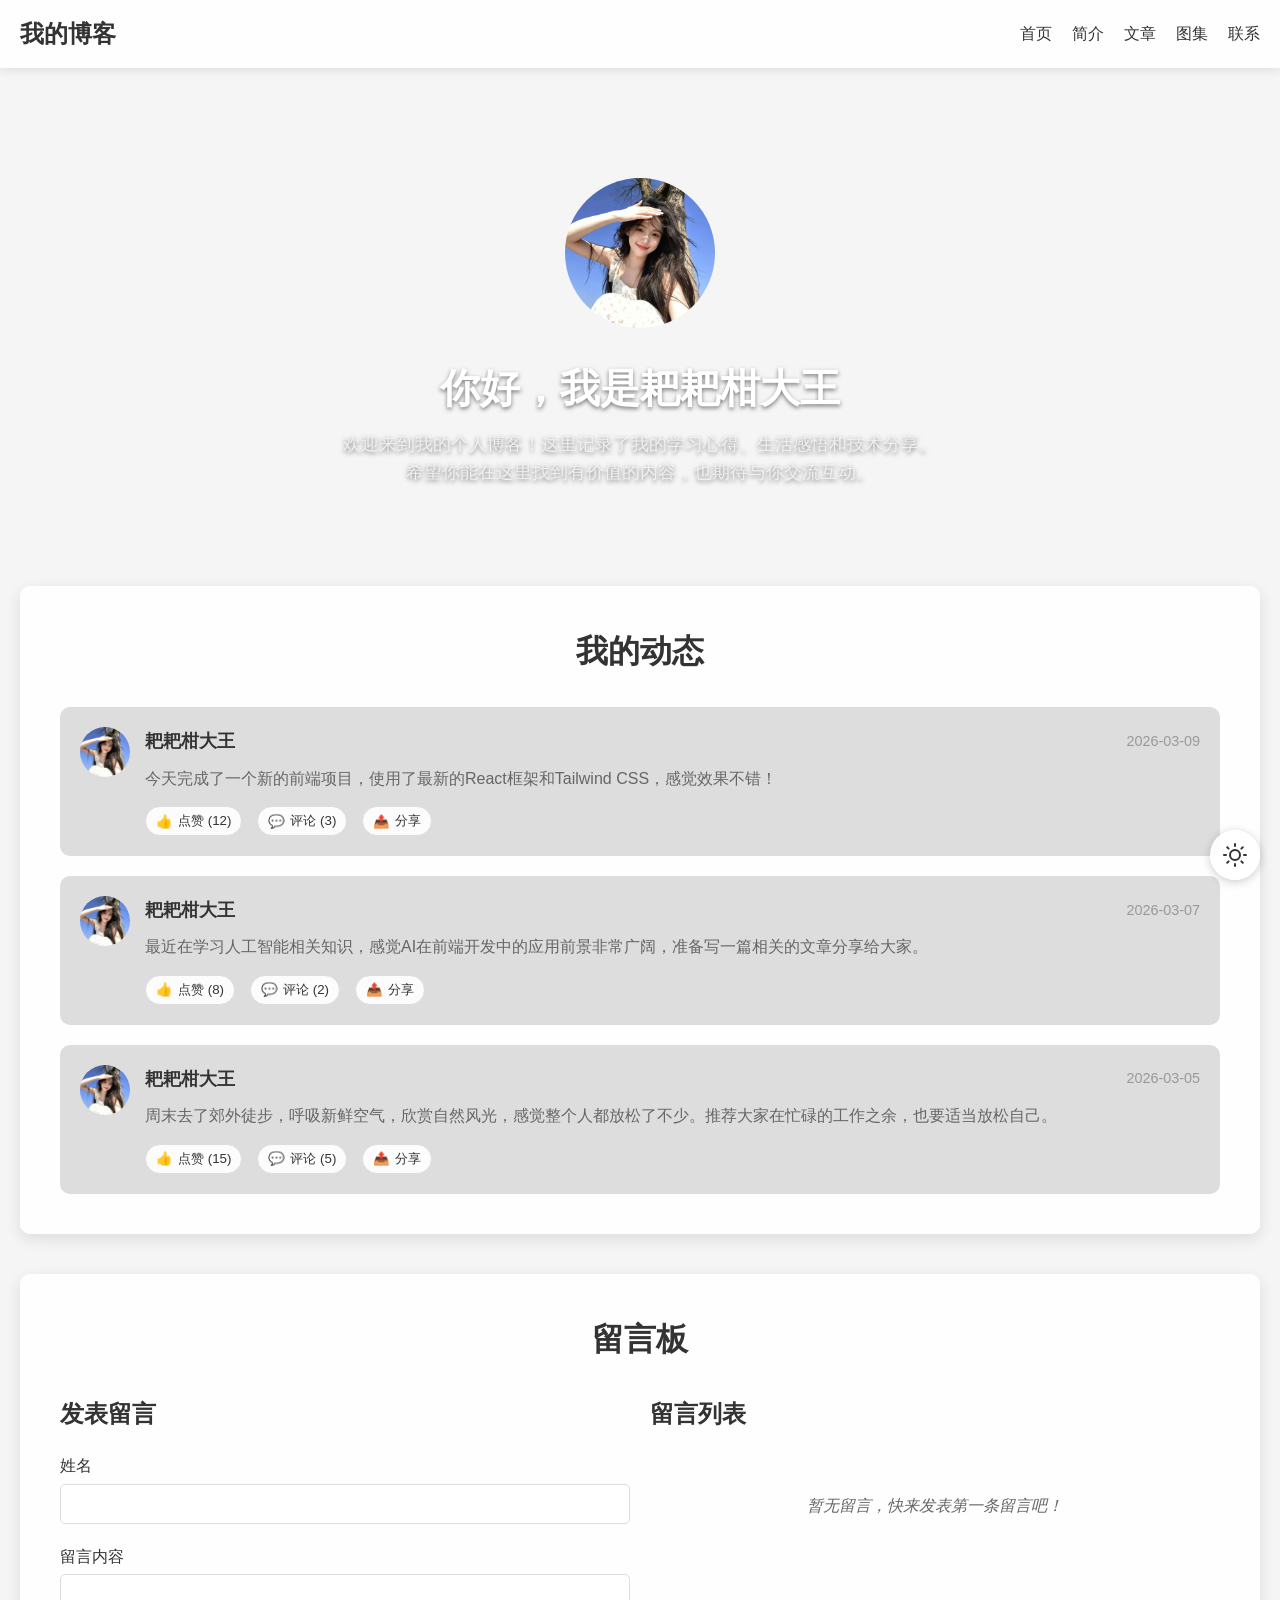
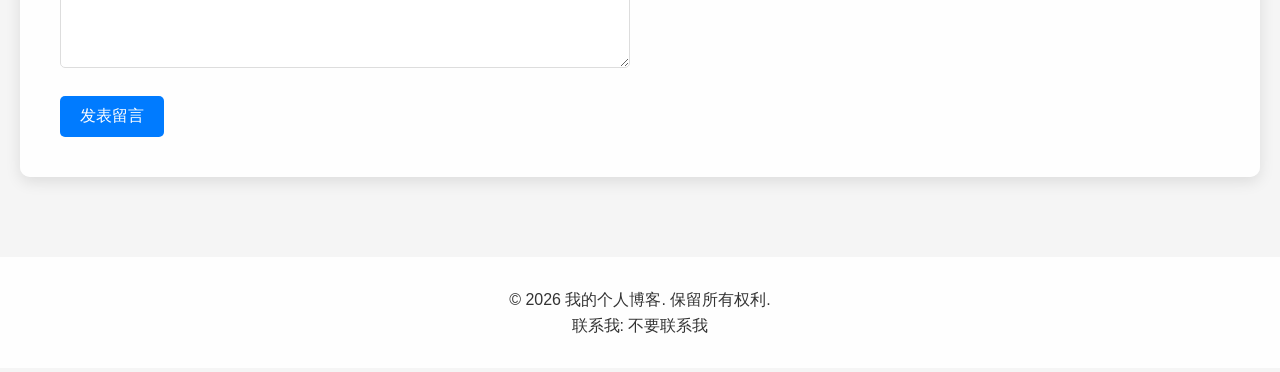
==== index.html @ d7afaaf5 "Add files via upload" ====
<!DOCTYPE html>
<html lang="zh-CN">
<head>
    <meta charset="UTF-8">
    <meta name="viewport" content="width=device-width, initial-scale=1.0">
    <title>个人博客</title>
    <style>
        * {
            margin: 0;
            padding: 0;
            box-sizing: border-box;
        }
        
        body {
            font-family: 'Segoe UI', Tahoma, Geneva, Verdana, sans-serif;
            line-height: 1.6;
            color: #333;
            background-image: url('mode2.jpg');
            background-size: cover;
            background-position: center;
            background-attachment: fixed;
            transition: background-image 1s ease-in-out;
        }
        
        body.dark-theme {
            background-image: url('mode1.jpg');
        }
        
        canvas {
            position: fixed;
            top: 0;
            left: 0;
            z-index: -1;
            display: block;
        }
        
        .container {
            width: 100%;
            overflow-x: auto;
            overflow-y: hidden;
            white-space: nowrap;
            scroll-behavior: smooth;
        }
        
        .page {
            height: auto;
            min-height: calc(100vh - 80px);
            overflow-y: auto;
        }
        
        /* 隐藏滚动条但保留功能 */
        .container::-webkit-scrollbar {
            display: none;
        }
        .container {
            -ms-overflow-style: none;
            scrollbar-width: none;
        }
        
        /* 导航栏 */
        header {
            background-color: rgba(255, 255, 255, 0.95);
            backdrop-filter: blur(10px);
            box-shadow: 0 2px 10px rgba(0, 0, 0, 0.1);
            position: sticky;
            top: 0;
            z-index: 1000;
        }
        
        nav {
            display: flex;
            justify-content: space-between;
            align-items: center;
            padding: 15px 20px;
        }
        
        .logo {
            font-size: 1.5rem;
            font-weight: bold;
            color: #333;
            text-decoration: none;
        }
        
        .nav-links {
            display: flex;
            list-style: none;
        }
        
        .nav-links li {
            margin-left: 20px;
        }
        
        .nav-links a {
            text-decoration: none;
            color: #333;
            font-weight: 500;
            position: relative;
            transition: color 0.3s ease;
        }
        
        .nav-links a:hover {
            color: #007bff;
        }
        
        .nav-links a::after {
            content: '';
            position: absolute;
            bottom: -5px;
            left: 0;
            width: 0;
            height: 2px;
            background-color: #007bff;
            transition: width 0.3s ease;
        }
        
        .nav-links a:hover::after {
            width: 100%;
        }
        
        /* 个人信息 */
        .profile {
            text-align: center;
            padding: 60px 20px;
            margin-top: 30px;
            background: transparent;
            text-shadow: 0 2px 4px rgba(0, 0, 0, 0.5);
        }
        
        @keyframes float {
            0% {
                transform: translateY(0px);
            }
            50% {
                transform: translateY(-10px);
            }
            100% {
                transform: translateY(0px);
            }
        }
        
        .profile-img {
            width: 150px;
            height: 150px;
            border-radius: 50%;
            object-fit: cover;
            margin-bottom: 20px;
            transition: transform 0.3s ease;
        }
        
        .profile-img:hover {
            transform: scale(1.05);
        }
        
        .profile h1 {
            font-size: 2.5rem;
            margin-bottom: 10px;
            color: white;
        }
        
        .profile p {
            font-size: 1.1rem;
            color: #f0f0f0;
            max-width: 600px;
            margin: 0 auto;
        }
        
        /* 动画类 */
        .profile.animate {
            animation: fadeIn 1.5s ease-out, float 6s ease-in-out 1.5s infinite;
        }
        
        .profile.animate .profile-img {
            animation: scaleIn 1.5s ease-out 0.3s both;
        }
        
        .profile.animate h1 {
            animation: slideUp 1.5s ease-out 0.6s both;
        }
        
        .profile.animate p {
            animation: slideUp 1.5s ease-out 0.9s both;
        }
        
        /* 动画效果 */
        @keyframes fadeIn {
            from {
                opacity: 0;
                transform: translateY(20px);
            }
            to {
                opacity: 1;
                transform: translateY(0);
            }
        }
        
        /* 滚动淡入效果 */
        .fade-in {
            opacity: 0;
            transform: translateY(20px);
            transition: opacity 0.8s ease, transform 0.8s ease;
        }
        
        .fade-in.visible {
            opacity: 1;
            transform: translateY(0);
        }
        
        @keyframes scaleIn {
            from {
                opacity: 0;
                transform: scale(0.8);
            }
            to {
                opacity: 1;
                transform: scale(1);
            }
        }
        
        @keyframes slideUp {
            from {
                opacity: 0;
                transform: translateY(20px);
            }
            to {
                opacity: 1;
                transform: translateY(0);
            }
        }
        
        /* 文章列表 */
        .blog-posts {
            margin-top: 40px;
        }
        
        .section-title {
            font-size: 2rem;
            margin-bottom: 30px;
            text-align: center;
            color: #333;
        }
        
        .post-grid {
            display: grid;
            grid-template-columns: repeat(auto-fill, minmax(350px, 1fr));
            gap: 30px;
        }
        
        .post-card {
            background-color: rgba(255, 255, 255, 0.95);
            border-radius: 10px;
            overflow: hidden;
            box-shadow: 0 5px 15px rgba(0, 0, 0, 0.1);
            transition: transform 0.3s ease, box-shadow 0.3s ease;
            cursor: pointer;
        }
        
        .post-card:hover {
            transform: translateY(-5px);
            box-shadow: 0 10px 25px rgba(0, 0, 0, 0.15);
        }
        
        .post-img {
            width: 100%;
            height: 200px;
            object-fit: cover;
        }
        
        .post-content {
            padding: 20px;
        }
        
        .post-title {
            font-size: 1.5rem;
            margin-bottom: 10px;
            color: #333;
        }
        
        .post-excerpt {
            color: #666;
            margin-bottom: 15px;
        }
        
        .post-meta {
            display: flex;
            justify-content: space-between;
            font-size: 0.9rem;
            color: #999;
        }
        
        /* 分类过滤器 */
        .category-filter {
            display: flex;
            flex-wrap: wrap;
            gap: 10px;
            margin-bottom: 30px;
            justify-content: center;
        }
        
        .category-btn {
            padding: 8px 16px;
            border: 1px solid #ddd;
            border-radius: 20px;
            background-color: rgba(255, 255, 255, 0.9);
            cursor: pointer;
            transition: all 0.3s ease;
        }
        
        .category-btn:hover {
            background-color: #007bff;
            color: white;
            border-color: #007bff;
        }
        
        .category-btn.active {
            background-color: #007bff;
            color: white;
            border-color: #007bff;
        }
        
        /* 页脚 */
        footer {
            background-color: rgba(0, 0, 0, 0.8);
            color: white;
            text-align: center;
            padding: 30px 0;
            margin-top: 60px;
        }
        
        body:not(.dark-theme) footer {
            background-color: rgba(255, 255, 255, 0.9);
            color: #333;
        }
        
        .footer-content {
            max-width: 1200px;
            margin: 0 auto;
            padding: 0 20px;
        }
        
        /* 响应式设计 */
        @media (max-width: 768px) {
            .nav-links {
                display: none;
            }
            
            .profile {
                padding: 40px 20px;
            }
            
            .profile h1 {
                font-size: 2rem;
            }
            
            .post-grid {
                grid-template-columns: 1fr;
            }
        }
        
        /* 主题切换按钮 */
        .theme-toggle {
            position: fixed;
            bottom: 20px;
            right: 20px;
            width: 50px;
            height: 50px;
            border-radius: 50%;
            background-color: rgba(255, 255, 255, 0.9);
            display: flex;
            align-items: center;
            justify-content: center;
            cursor: pointer;
            box-shadow: 0 2px 10px rgba(0, 0, 0, 0.2);
            z-index: 999;
            transition: all 0.3s ease;
        }
        
        .theme-toggle:hover {
            transform: scale(1.1);
        }
        
        /* 自我介绍部分 */
        .about-section {
            margin-top: 40px;
            padding: 40px;
            background-color: rgba(255, 255, 255, 0.9);
            border-radius: 10px;
            box-shadow: 0 5px 15px rgba(0, 0, 0, 0.1);
        }
        
        .about-content {
            display: grid;
            grid-template-columns: 1fr 1fr;
            gap: 40px;
            align-items: center;
        }
        
        .about-text h3 {
            font-size: 1.5rem;
            margin-bottom: 20px;
            color: #333;
        }
        
        .about-text p {
            margin-bottom: 15px;
            color: #666;
        }
        
        .about-skills h3 {
            font-size: 1.5rem;
            margin-bottom: 20px;
            color: #333;
        }
        
        .skill-item {
            margin-bottom: 15px;
        }
        
        .skill-name {
            display: block;
            margin-bottom: 5px;
            font-weight: 500;
            color: #333;
        }
        
        .skill-bar {
            width: 100%;
            height: 8px;
            background-color: #f0f0f0;
            border-radius: 4px;
            overflow: hidden;
        }
        
        .skill-progress {
            height: 100%;
            background-color: #007bff;
            border-radius: 4px;
            transition: width 1s ease-in-out;
        }
        
        /* 图集部分 */
        .gallery-section {
            margin-top: 40px;
            padding: 40px;
            background-color: rgba(255, 255, 255, 0.9);
            border-radius: 10px;
            box-shadow: 0 5px 15px rgba(0, 0, 0, 0.1);
        }
        
        .gallery-grid {
            display: grid;
            grid-template-columns: repeat(auto-fill, minmax(250px, 1fr));
            gap: 20px;
            margin-bottom: 30px;
        }
        
        .gallery-item {
            position: relative;
            overflow: hidden;
            border-radius: 10px;
            cursor: pointer;
            aspect-ratio: 1;
        }
        
        .gallery-img {
            width: 100%;
            height: 100%;
            object-fit: cover;
            transition: transform 0.3s ease;
        }
        
        .gallery-item:hover .gallery-img {
            transform: scale(1.1);
        }
        
        .gallery-overlay {
            position: absolute;
            bottom: 0;
            left: 0;
            right: 0;
            background: linear-gradient(to top, rgba(0, 0, 0, 0.8), transparent);
            color: white;
            padding: 20px;
            transform: translateY(100%);
            transition: transform 0.3s ease;
        }
        
        .gallery-item:hover .gallery-overlay {
            transform: translateY(0);
        }
        
        .gallery-overlay h3 {
            margin-bottom: 5px;
            font-size: 1.2rem;
        }
        
        .gallery-overlay p {
            font-size: 0.9rem;
            opacity: 0.9;
        }
        
        /* 动态部分 */
        .dynamic-section {
            margin-top: 40px;
            padding: 40px;
            background-color: rgba(255, 255, 255, 0.9);
            border-radius: 10px;
            box-shadow: 0 5px 15px rgba(0, 0, 0, 0.1);
        }
        
        .dynamic-list {
            display: flex;
            flex-direction: column;
            gap: 20px;
        }
        
        .dynamic-item {
            display: flex;
            gap: 15px;
            padding: 20px;
            background-color: rgba(245, 245, 245, 0.8);
            border-radius: 10px;
            transition: transform 0.3s ease, box-shadow 0.3s ease;
        }
        
        .dynamic-item:hover {
            transform: translateY(-2px);
            box-shadow: 0 5px 15px rgba(0, 0, 0, 0.1);
        }
        
        .dynamic-avatar img {
            width: 50px;
            height: 50px;
            border-radius: 50%;
            object-fit: cover;
        }
        
        .dynamic-content {
            flex: 1;
        }
        
        .dynamic-header {
            display: flex;
            justify-content: space-between;
            align-items: center;
            margin-bottom: 10px;
        }
        
        .dynamic-header h4 {
            font-size: 1.1rem;
            color: #333;
        }
        
        .dynamic-time {
            font-size: 0.9rem;
            color: #999;
        }
        
        .dynamic-content p {
            margin-bottom: 15px;
            color: #666;
        }
        
        .dynamic-actions {
            display: flex;
            gap: 15px;
        }
        
        .action-btn {
            display: flex;
            align-items: center;
            gap: 5px;
            padding: 5px 10px;
            border: 1px solid #ddd;
            border-radius: 20px;
            background-color: white;
            cursor: pointer;
            transition: all 0.3s ease;
            position: relative;
            overflow: hidden;
        }
        
        .action-btn:hover {
            background-color: #f0f0f0;
            transform: scale(1.05);
        }
        
        .action-btn:active {
            transform: scale(0.95);
        }
        
        .action-btn::before {
            content: '';
            position: absolute;
            top: 50%;
            left: 50%;
            width: 0;
            height: 0;
            border-radius: 50%;
            background-color: rgba(0, 123, 255, 0.3);
            transform: translate(-50%, -50%);
            transition: width 0.6s, height 0.6s;
        }
        
        .action-btn:active::before {
            width: 300px;
            height: 300px;
        }
        
        /* 主题切换相关样式 */
        :root {
            --primary-color: #007bff;
            --secondary-color: #6c757d;
            --bg-color: #f5f5f5;
            --card-bg: rgba(255, 255, 255, 0.9);
            --text-color: #333;
            --text-secondary: #666;
            --border-color: #ddd;
        }
        
        body.dark-theme {
            --primary-color: #00bfff;
            --secondary-color: #adb5bd;
            --bg-color: #1a1a1a;
            --card-bg: rgba(30, 30, 30, 0.9);
            --text-color: #f0f0f0;
            --text-secondary: #b0b0b0;
            --border-color: #444;
        }
        
        body {
            background-color: var(--bg-color);
            color: var(--text-color);
        }
        
        header {
            background-color: var(--card-bg);
        }
        
        .logo {
            color: var(--text-color);
        }
        
        .nav-links a {
            color: var(--text-color);
        }
        
        .nav-links a:hover {
            color: var(--primary-color);
        }
        
        .profile {
            background-color: transparent;
        }
        
        .profile h1 {
            color: white;
        }
        
        .profile p {
            color: #f0f0f0;
        }
        
        .section-title {
            color: var(--text-color);
        }
        
        .post-card {
            background-color: var(--card-bg);
        }
        
        .post-title {
            color: var(--text-color);
        }
        
        .post-excerpt {
            color: var(--text-secondary);
        }
        
        .category-btn {
            background-color: var(--card-bg);
            color: var(--text-color);
            border-color: var(--border-color);
        }
        
        .category-btn:hover,
        .category-btn.active {
            background-color: var(--primary-color);
            border-color: var(--primary-color);
        }
        
        footer {
            background-color: rgba(0, 0, 0, 0.8);
        }
        
        .about-section,
        .gallery-section,
        .dynamic-section {
            background-color: var(--card-bg);
        }
        
        .about-text h3,
        .about-skills h3 {
            color: var(--text-color);
        }
        
        .about-text p {
            color: var(--text-secondary);
        }
        
        .skill-name {
            color: var(--text-color);
        }
        
        .skill-bar {
            background-color: var(--border-color);
        }
        
        .skill-progress {
            background-color: var(--primary-color);
        }
        
        .dynamic-item {
            background-color: var(--border-color);
        }
        
        .dynamic-header h4 {
            color: var(--text-color);
        }
        
        .dynamic-content p {
            color: var(--text-secondary);
        }
        
        .action-btn {
            background-color: var(--card-bg);
            border-color: var(--border-color);
            color: var(--text-color);
        }
        
        .action-btn:hover {
            background-color: var(--border-color);
        }
        
        .theme-toggle {
            background-color: var(--card-bg);
            color: var(--text-color);
        }
        
        /* 联系我部分 */
        .contact-section {
            margin-top: 40px;
            padding: 40px;
            background-color: var(--card-bg);
            border-radius: 10px;
            box-shadow: 0 5px 15px rgba(0, 0, 0, 0.1);
        }
        
        .contact-content {
            display: grid;
            grid-template-columns: 1fr 1fr;
            gap: 20px;
        }
        
        .contact-info h3,
        .contact-form h3 {
            font-size: 1.5rem;
            margin-bottom: 20px;
            color: var(--text-color);
        }
        
        .contact-info p {
            margin-bottom: 20px;
            color: var(--text-secondary);
        }
        
        .contact-list {
            list-style: none;
        }
        
        .contact-list li {
            margin-bottom: 10px;
            color: var(--text-secondary);
        }
        
        .contact-list li span {
            font-weight: 500;
            color: var(--text-color);
        }
        
        .form-group {
            margin-bottom: 20px;
        }
        
        .form-group label {
            display: block;
            margin-bottom: 5px;
            font-weight: 500;
            color: var(--text-color);
        }
        
        .form-group input,
        .form-group textarea {
            width: 100%;
            padding: 10px;
            border: 1px solid var(--border-color);
            border-radius: 5px;
            background-color: var(--card-bg);
            color: var(--text-color);
            font-size: 1rem;
        }
        
        .form-group input:focus,
        .form-group textarea:focus {
            outline: none;
            border-color: var(--primary-color);
        }
        
        .submit-btn {
            padding: 10px 20px;
            border: none;
            border-radius: 5px;
            background-color: var(--primary-color);
            color: white;
            font-size: 1rem;
            cursor: pointer;
            transition: all 0.3s ease;
            position: relative;
            overflow: hidden;
        }
        
        .submit-btn:hover {
            background-color: #0056b3;
            transform: translateY(-2px);
        }
        
        .submit-btn:active {
            transform: translateY(0);
        }
        
        .submit-btn::before {
            content: '';
            position: absolute;
            top: 50%;
            left: 50%;
            width: 0;
            height: 0;
            border-radius: 50%;
            background-color: rgba(255, 255, 255, 0.3);
            transform: translate(-50%, -50%);
            transition: width 0.6s, height 0.6s;
        }
        
        .submit-btn:active::before {
            width: 300px;
            height: 300px;
        }
        
        /* 留言板部分 */
        .comments-section {
            margin-top: 40px;
            padding: 40px;
            background-color: var(--card-bg);
            border-radius: 10px;
            box-shadow: 0 5px 15px rgba(0, 0, 0, 0.1);
        }
        
        .comments-content {
            display: grid;
            grid-template-columns: 1fr 1fr;
            gap: 20px;
        }
        
        .comment-form h3,
        .comments-list h3 {
            font-size: 1.5rem;
            margin-bottom: 20px;
            color: var(--text-color);
        }
        
        .comments-list {
            max-height: 300px;
            overflow-y: auto;
        }
        
        .comment-item {
            padding: 20px;
            margin-bottom: 15px;
            background-color: var(--border-color);
            border-radius: 10px;
            transition: transform 0.3s ease, box-shadow 0.3s ease;
        }
        
        .comment-item:hover {
            transform: translateY(-2px);
            box-shadow: 0 5px 15px rgba(0, 0, 0, 0.1);
        }
        
        .comment-header {
            display: flex;
            justify-content: space-between;
            align-items: center;
            margin-bottom: 10px;
        }
        
        .comment-author {
            font-weight: 500;
            color: var(--text-color);
        }
        
        .comment-time {
            font-size: 0.9rem;
            color: var(--text-secondary);
        }
        
        .comment-content {
            color: var(--text-secondary);
            line-height: 1.6;
        }
        
        .no-comments {
            text-align: center;
            color: var(--text-secondary);
            padding: 40px 0;
            font-style: italic;
        }
        
        /* 滚动条样式 */
        .comments-list::-webkit-scrollbar {
            width: 8px;
        }
        
        .comments-list::-webkit-scrollbar-track {
            background: var(--border-color);
            border-radius: 4px;
        }
        
        .comments-list::-webkit-scrollbar-thumb {
            background: var(--primary-color);
            border-radius: 4px;
        }
        
        .comments-list::-webkit-scrollbar-thumb:hover {
            background: #0056b3;
        }
        
        /* 页面导航样式 */
        .page {
            display: inline-block;
            width: 100%;
            vertical-align: top;
            white-space: normal;
            padding: 20px;
        }
        
        /* 响应式设计补充 */
        @media (max-width: 768px) {
            .about-content {
                grid-template-columns: 1fr;
                gap: 20px;
            }
            
            .gallery-grid {
                grid-template-columns: repeat(auto-fill, minmax(150px, 1fr));
            }
            
            .dynamic-item {
                flex-direction: column;
                align-items: flex-start;
            }
            
            .contact-content {
                grid-template-columns: 1fr;
                gap: 20px;
            }
            
            .comments-content {
                grid-template-columns: 1fr;
                gap: 20px;
            }
            
            .comments-list {
                max-height: 400px;
            }
        }
    </style>
</head>
<body>
    <canvas id="fireworks"></canvas>
    
    <!-- 导航栏 -->
    <header>
        <nav>
            <a href="#" class="logo">我的博客</a>
            <ul class="nav-links">
                <li><a href="#home">首页</a></li>
                <li><a href="#about">简介</a></li>
                <li><a href="#posts">文章</a></li>
                <li><a href="#gallery">图集</a></li>
                <li><a href="#contact">联系</a></li>
            </ul>
        </nav>
    </header>
    
    <!-- 页面容器 -->
    <div class="container">
        <!-- 首页 -->
        <div id="home-page" class="page active">
            <!-- 个人信息 -->
            <section class="profile">
                <img src="bizhi.jpg" alt="个人头像" class="profile-img">
                <h1>你好，我是耙耙柑大王</h1>
                <p>欢迎来到我的个人博客！这里记录了我的学习心得、生活感悟和技术分享。希望你能在这里找到有价值的内容，也期待与你交流互动。</p>
            </section>
            
            <!-- 动态 -->
            <section class="dynamic-section fade-in">
                <h2 class="section-title">我的动态</h2>
                <div class="dynamic-list">
                    <div class="dynamic-item">
                        <div class="dynamic-avatar">
                            <img src="bizhi.jpg" alt="头像">
                        </div>
                        <div class="dynamic-content">
                            <div class="dynamic-header">
                                <h4>耙耙柑大王</h4>
                                <span class="dynamic-time">2026-03-09</span>
                            </div>
                            <p>今天完成了一个新的前端项目，使用了最新的React框架和Tailwind CSS，感觉效果不错！</p>
                            <div class="dynamic-actions">
                                <button class="action-btn like-btn">
                                    <span>👍</span> 点赞 (12)
                                </button>
                                <button class="action-btn comment-btn">
                                    <span>💬</span> 评论 (3)
                                </button>
                                <button class="action-btn share-btn">
                                    <span>📤</span> 分享
                                </button>
                            </div>
                        </div>
                    </div>
                    <div class="dynamic-item">
                        <div class="dynamic-avatar">
                            <img src="bizhi.jpg" alt="头像">
                        </div>
                        <div class="dynamic-content">
                            <div class="dynamic-header">
                                <h4>耙耙柑大王</h4>
                                <span class="dynamic-time">2026-03-07</span>
                            </div>
                            <p>最近在学习人工智能相关知识，感觉AI在前端开发中的应用前景非常广阔，准备写一篇相关的文章分享给大家。</p>
                            <div class="dynamic-actions">
                                <button class="action-btn like-btn">
                                    <span>👍</span> 点赞 (8)
                                </button>
                                <button class="action-btn comment-btn">
                                    <span>💬</span> 评论 (2)
                                </button>
                                <button class="action-btn share-btn">
                                    <span>📤</span> 分享
                                </button>
                            </div>
                        </div>
                    </div>
                    <div class="dynamic-item">
                        <div class="dynamic-avatar">
                            <img src="bizhi.jpg" alt="头像">
                        </div>
                        <div class="dynamic-content">
                            <div class="dynamic-header">
                                <h4>耙耙柑大王</h4>
                                <span class="dynamic-time">2026-03-05</span>
                            </div>
                            <p>周末去了郊外徒步，呼吸新鲜空气，欣赏自然风光，感觉整个人都放松了不少。推荐大家在忙碌的工作之余，也要适当放松自己。</p>
                            <div class="dynamic-actions">
                                <button class="action-btn like-btn">
                                    <span>👍</span> 点赞 (15)
                                </button>
                                <button class="action-btn comment-btn">
                                    <span>💬</span> 评论 (5)
                                </button>
                                <button class="action-btn share-btn">
                                    <span>📤</span> 分享
                                </button>
                            </div>
                        </div>
                    </div>
                </div>
            </section>
            
            <!-- 留言板 -->
            <section class="comments-section fade-in">
                <h2 class="section-title">留言板</h2>
                <div class="comments-content">
                    <div class="comment-form">
                        <h3>发表留言</h3>
                        <form id="commentForm">
                            <div class="form-group">
                                <label for="commentName">姓名</label>
                                <input type="text" id="commentName" name="commentName" required>
                            </div>
                            <div class="form-group">
                                <label for="commentContent">留言内容</label>
                                <textarea id="commentContent" name="commentContent" rows="4" required></textarea>
                            </div>
                            <button type="submit" class="submit-btn">发表留言</button>
                        </form>
                    </div>
                    <div class="comments-list">
                        <h3>留言列表</h3>
                        <div id="commentsContainer">
                            <!-- 留言将通过JavaScript动态添加 -->
                        </div>
                    </div>
                </div>
            </section>
        </div>
        
        <!-- 关于我 -->
        <div id="about-page" class="page">
            <section class="about-section fade-in">
                <h2 class="section-title">自我介绍</h2>
                <div class="about-content">
                    <div class="about-text">
                        <h3>关于我</h3>
                        <p>我是一名热爱技术和生活的博主，专注于前端开发、学习方法和生活感悟的分享。我相信技术可以改变生活，而学习是终身的事业。</p>
                        <p>在这个博客中，我会分享我的学习心得、项目经验、生活故事以及对技术趋势的见解。希望通过这些内容，能够与更多志同道合的朋友交流，共同成长。</p>
                    </div>
                    <div class="about-skills">
                        <h3>我的技能</h3>
                        <div class="skills-list">
                            <div class="skill-item">
                                <span class="skill-name">前端开发</span>
                                <div class="skill-bar">
                                    <div class="skill-progress" style="width: 90%"></div>
                                </div>
                            </div>
                            <div class="skill-item">
                                <span class="skill-name">UI/UX设计</span>
                                <div class="skill-bar">
                                    <div class="skill-progress" style="width: 80%"></div>
                                </div>
                            </div>
                            <div class="skill-item">
                                <span class="skill-name">后端开发</span>
                                <div class="skill-bar">
                                    <div class="skill-progress" style="width: 65%"></div>
                                </div>
                            </div>
                            <div class="skill-item">
                                <span class="skill-name">数据分析</span>
                                <div class="skill-bar">
                                    <div class="skill-progress" style="width: 70%"></div>
                                </div>
                            </div>
                        </div>
                    </div>
                </div>
            </section>
        </div>
        
        <!-- 文章 -->
        <div id="posts-page" class="page">
            <section class="blog-posts fade-in">
                <h2 class="section-title">最新文章</h2>
                
                <!-- 分类过滤器 -->
                <div class="category-filter">
                    <button class="category-btn active" data-category="all">全部</button>
                    <button class="category-btn" data-category="tech">技术</button>
                    <button class="category-btn" data-category="life">生活</button>
                    <button class="category-btn" data-category="study">学习</button>
                </div>
                
                <div class="post-grid">
                    <!-- 文章卡片 1 -->
                    <div class="post-card" data-category="tech">
                        <img src="https://trae-api-cn.mchost.guru/api/ide/v1/text_to_image?prompt=modern%20technology%20development%2C%20programming%20code%20on%20screen%2C%20dark%20theme&image_size=landscape_16_9" alt="技术文章" class="post-img">
                        <div class="post-content">
                            <h3 class="post-title">前端开发的未来趋势</h3>
                            <p class="post-excerpt">探讨前端开发领域的最新技术趋势，包括WebAssembly、微前端、低代码平台等，以及它们如何改变我们的开发方式。</p>
                            <div class="post-meta">
                                <span>2026-03-01</span>
                                <span>技术</span>
                            </div>
                        </div>
                    </div>
                    
                    <!-- 文章卡片 2 -->
                    <div class="post-card" data-category="life">
                        <img src="https://trae-api-cn.mchost.guru/api/ide/v1/text_to_image?prompt=cozy%20home%20reading%20corner%2C%20warm%20lighting%2C%20books%20and%20coffee&image_size=landscape_16_9" alt="生活文章" class="post-img">
                        <div class="post-content">
                            <h3 class="post-title">如何平衡工作与生活</h3>
                            <p class="post-excerpt">分享我在工作与生活之间找到平衡的方法，包括时间管理技巧、自我关怀策略以及如何保持身心健康。</p>
                            <div class="post-meta">
                                <span>2026-02-20</span>
                                <span>生活</span>
                            </div>
                        </div>
                    </div>
                    
                    <!-- 文章卡片 3 -->
                    <div class="post-card" data-category="study">
                        <img src="https://trae-api-cn.mchost.guru/api/ide/v1/text_to_image?prompt=study%20desk%20with%20notebooks%20and%20laptop%2C%20organized%20learning%20space&image_size=landscape_16_9" alt="学习文章" class="post-img">
                        <div class="post-content">
                            <h3 class="post-title">高效学习方法分享</h3>
                            <p class="post-excerpt">介绍几种科学有效的学习方法，帮助你提高学习效率，包括间隔重复、费曼学习法、思维导图等技巧。</p>
                            <div class="post-meta">
                                <span>2026-02-10</span>
                                <span>学习</span>
                            </div>
                        </div>
                    </div>
                    
                    <!-- 文章卡片 4 -->
                    <div class="post-card" data-category="tech">
                        <img src="https://trae-api-cn.mchost.guru/api/ide/v1/text_to_image?prompt=artificial%20intelligence%20concept%2C%20digital%20brain%2C%20futuristic%20technology&image_size=landscape_16_9" alt="技术文章" class="post-img">
                        <div class="post-content">
                            <h3 class="post-title">人工智能在前端开发中的应用</h3>
                            <p class="post-excerpt">探讨AI如何改变前端开发，从代码生成到用户体验优化，以及如何利用AI工具提高开发效率。</p>
                            <div class="post-meta">
                                <span>2026-01-25</span>
                                <span>技术</span>
                            </div>
                        </div>
                    </div>
                    
                    <!-- 文章卡片 5 -->
                    <div class="post-card" data-category="life">
                        <img src="https://trae-api-cn.mchost.guru/api/ide/v1/text_to_image?prompt=outdoor%20hiking%20trail%2C%20beautiful%20mountain%20scenery%2C%20fresh%20air&image_size=landscape_16_9" alt="生活文章" class="post-img">
                        <div class="post-content">
                            <h3 class="post-title">我的徒步旅行经历</h3>
                            <p class="post-excerpt">分享我最近的徒步旅行经历，包括路线规划、装备准备、沿途风景以及这次旅行给我带来的感悟。</p>
                            <div class="post-meta">
                                <span>2026-01-15</span>
                                <span>生活</span>
                            </div>
                        </div>
                    </div>
                    
                    <!-- 文章卡片 6 -->
                    <div class="post-card" data-category="study">
                        <img src="https://trae-api-cn.mchost.guru/api/ide/v1/text_to_image?prompt=language%20learning%20books%20and%20notes%2C%20multilingual%20study%20materials&image_size=landscape_16_9" alt="学习文章" class="post-img">
                        <div class="post-content">
                            <h3 class="post-title">语言学习的秘诀</h3>
                            <p class="post-excerpt">分享我学习多种语言的经验和技巧，包括如何保持学习动力、有效记忆单词、提高口语能力等方面。</p>
                            <div class="post-meta">
                                <span>2026-01-05</span>
                                <span>学习</span>
                            </div>
                        </div>
                    </div>
                </div>
            </section>
        </div>
        
        <!-- 图集 -->
        <div id="gallery-page" class="page">
            <section class="gallery-section fade-in">
                <h2 class="section-title">我的图集</h2>
                <div class="gallery-grid">
                    <div class="gallery-item" data-category="travel">
                        <img src="https://trae-api-cn.mchost.guru/api/ide/v1/text_to_image?prompt=beautiful%20mountain%20landscape%2C%20clear%20sky%2C%20travel%20photography&image_size=square" alt="旅行照片" class="gallery-img">
                        <div class="gallery-overlay">
                            <h3>旅行风景</h3>
                            <p>壮丽的自然风光</p>
                        </div>
                    </div>
                    <div class="gallery-item" data-category="life">
                        <img src="https://trae-api-cn.mchost.guru/api/ide/v1/text_to_image?prompt=cozy%20home%20interior%2C%20warm%20lighting%2C%20comfortable%20living%20space&image_size=square" alt="生活照片" class="gallery-img">
                        <div class="gallery-overlay">
                            <h3>生活瞬间</h3>
                            <p>温馨的居家环境</p>
                        </div>
                    </div>
                    <div class="gallery-item" data-category="tech">
                        <img src="https://trae-api-cn.mchost.guru/api/ide/v1/text_to_image?prompt=modern%20workspace%20with%20laptop%20and%20tech%20gadgets&image_size=square" alt="技术照片" class="gallery-img">
                        <div class="gallery-overlay">
                            <h3>技术空间</h3>
                            <p>现代化的工作环境</p>
                        </div>
                    </div>
                    <div class="gallery-item" data-category="travel">
                        <img src="https://trae-api-cn.mchost.guru/api/ide/v1/text_to_image?prompt=seaside%20view%2C%20sunset%2C%20peaceful%20beach&image_size=square" alt="海边照片" class="gallery-img">
                        <div class="gallery-overlay">
                            <h3>海边日落</h3>
                            <p>宁静的海边风光</p>
                        </div>
                    </div>
                    <div class="gallery-item" data-category="life">
                        <img src="https://trae-api-cn.mchost.guru/api/ide/v1/text_to_image?prompt=delicious%20homemade%20meal%2C%20healthy%20food&image_size=square" alt="美食照片" class="gallery-img">
                        <div class="gallery-overlay">
                            <h3>美食分享</h3>
                            <p>自制美味佳肴</p>
                        </div>
                    </div>
                    <div class="gallery-item" data-category="tech">
                        <img src="https://trae-api-cn.mchost.guru/api/ide/v1/text_to_image?prompt=code%20on%20multiple%20screens%2C%20programming%20setup&image_size=square" alt="编程照片" class="gallery-img">
                        <div class="gallery-overlay">
                            <h3>编程日常</h3>
                            <p>代码与创意的结合</p>
                        </div>
                    </div>
                </div>
                <!-- 图集分类过滤器 -->
                <div class="category-filter gallery-filter">
                    <button class="category-btn active" data-category="all">全部</button>
                    <button class="category-btn" data-category="travel">旅行</button>
                    <button class="category-btn" data-category="life">生活</button>
                    <button class="category-btn" data-category="tech">技术</button>
                </div>
            </section>
        </div>
        
        <!-- 联系我 -->
        <div id="contact-page" class="page">
            <!-- 联系我 -->
            <section class="contact-section fade-in">
                <h2 class="section-title">联系我</h2>
                <div class="contact-content">
                    <div class="contact-info">
                        <h3>联系方式</h3>
                        <p>如果你有任何问题或建议，欢迎通过以下方式联系我：</p>
                        <ul class="contact-list">
                            <li><span>邮箱：</span>blog@example.com</li>
                            <li><span>微信：</span>example_wechat</li>
                            <li><span>微博：</span>@耙耙柑大王</li>
                        </ul>
                    </div>
                    <div class="contact-form">
                        <h3>发送消息</h3>
                        <form id="contactForm">
                            <div class="form-group">
                                <label for="name">姓名</label>
                                <input type="text" id="name" name="name" required>
                            </div>
                            <div class="form-group">
                                <label for="email">邮箱</label>
                                <input type="email" id="email" name="email" required>
                            </div>
                            <div class="form-group">
                                <label for="message">消息</label>
                                <textarea id="message" name="message" rows="4" required></textarea>
                            </div>
                            <button type="submit" class="submit-btn">发送消息</button>
                        </form>
                    </div>
                </div>
            </section>
        </div>
    </div>
    
    <!-- 页脚 -->
    <footer>
        <div class="footer-content">
            <p>&copy; 2026 我的个人博客. 保留所有权利.</p>
            <p>联系我: 不要联系我</p>
        </div>
    </footer>
    
    <!-- 主题切换按钮 -->
    <div class="theme-toggle" id="themeToggle">
        <svg xmlns="http://www.w3.org/2000/svg" width="24" height="24" viewBox="0 0 24 24" fill="none" stroke="currentColor" stroke-width="2" stroke-linecap="round" stroke-linejoin="round">
            <circle cx="12" cy="12" r="5"></circle>
            <line x1="12" y1="1" x2="12" y2="3"></line>
            <line x1="12" y1="21" x2="12" y2="23"></line>
            <line x1="4.22" y1="4.22" x2="5.64" y2="5.64"></line>
            <line x1="18.36" y1="18.36" x2="19.78" y2="19.78"></line>
            <line x1="1" y1="12" x2="3" y2="12"></line>
            <line x1="21" y1="12" x2="23" y2="12"></line>
            <line x1="4.22" y1="19.78" x2="5.64" y2="18.36"></line>
            <line x1="18.36" y1="5.64" x2="19.78" y2="4.22"></line>
        </svg>
    </div>
    
    <script>
        // 画布设置
        const canvas = document.getElementById('fireworks');
        const ctx = canvas.getContext('2d');
        canvas.width = window.innerWidth;
        canvas.height = window.innerHeight;

        // 流星数组
        const meteors = [];
        // 流星数量（减少数量，使效果更稀疏）
        const meteorCount = 15;

        // 监听窗口大小变化
        window.addEventListener('resize', function() {
            canvas.width = window.innerWidth;
            canvas.height = window.innerHeight;
        });

        // 流星类
        function Meteor() {
            // 从全屏区域生成流星
            if (Math.random() > 0.5) {
                // 从顶部生成，覆盖整个屏幕宽度
                this.x = Math.random() * canvas.width;
                this.y = -50;
            } else {
                // 从左侧生成，覆盖整个屏幕高度
                this.x = -50;
                this.y = Math.random() * canvas.height;
            }
            
            // 流星大小（更细）
            this.size = Math.random() * 1.5 + 0.3;
            // 流星速度（更慢）
            this.speed = Math.random() * 1 + 0.3;
            // 斜向角度（更平缓，接近水平）
            this.angle = Math.PI / 6 + (Math.random() * Math.PI / 12);
            // 尾迹长度（适中，更加唯美）
            this.trailLength = Math.random() * 80 + 60;
            // 尾迹数组
            this.trail = [];
            // 透明度（更柔和）
            this.alpha = Math.random() * 0.6 + 0.2;
            // 颜色（更柔和的颜色）
            this.colors = ['#ffffff', '#f0f0ff', '#e6f7ff', '#fff0f5'];
            this.color = this.colors[Math.floor(Math.random() * this.colors.length)];

            this.update = function() {
                // 保存当前位置到尾迹
                this.trail.push({x: this.x, y: this.y, alpha: this.alpha});
                
                // 限制尾迹长度
                if (this.trail.length > this.trailLength) {
                    this.trail.shift();
                }
                
                // 斜向移动
                this.x += Math.cos(this.angle) * this.speed;
                this.y += Math.sin(this.angle) * this.speed;

                // 当流星移出屏幕时，重新生成
                if (this.x > canvas.width + 50 || this.y > canvas.height + 50) {
                    this.reset();
                }
            };

            this.reset = function() {
                // 重新初始化流星，覆盖全屏
                if (Math.random() > 0.5) {
                    // 从顶部生成，覆盖整个屏幕宽度
                    this.x = Math.random() * canvas.width;
                    this.y = -50;
                } else {
                    // 从左侧生成，覆盖整个屏幕高度
                    this.x = -50;
                    this.y = Math.random() * canvas.height;
                }
                this.size = Math.random() * 1.5 + 0.3;
                this.speed = Math.random() * 2 + 0.5;
                this.angle = Math.PI / 6 + (Math.random() * Math.PI / 12);
                this.trailLength = Math.random() * 80 + 60;
                this.trail = [];
                this.alpha = Math.random() * 0.6 + 0.2;
                this.color = this.colors[Math.floor(Math.random() * this.colors.length)];
            };

            this.draw = function() {
                // 绘制尾迹（使用线条替代圆形，更飘逸）
                ctx.save();
                ctx.strokeStyle = this.color;
                ctx.lineWidth = this.size * 2;
                ctx.lineCap = 'round';
                ctx.beginPath();
                
                if (this.trail.length > 1) {
                    for (let i = 0; i < this.trail.length - 1; i++) {
                        const progress = i / this.trail.length;
                        ctx.globalAlpha = this.alpha * progress * 0.5;
                        ctx.beginPath();
                        ctx.moveTo(this.trail[i].x, this.trail[i].y);
                        ctx.lineTo(this.trail[i + 1].x, this.trail[i + 1].y);
                        ctx.stroke();
                    }
                }
                ctx.restore();
                
                // 绘制流星头部（更柔和）
                ctx.save();
                ctx.globalAlpha = this.alpha;
                ctx.fillStyle = this.color;
                ctx.beginPath();
                ctx.arc(this.x, this.y, this.size, 0, Math.PI * 2);
                ctx.fill();
                // 添加柔和的高光
                ctx.fillStyle = 'rgba(255, 255, 255, 0.6)';
                ctx.beginPath();
                ctx.arc(this.x - this.size * 0.2, this.y - this.size * 0.2, this.size * 0.3, 0, Math.PI * 2);
                ctx.fill();
                ctx.restore();
            };
        }

        // 初始化流星
        for (let i = 0; i < meteorCount; i++) {
            meteors.push(new Meteor());
        }

        // 动画循环
        function animate() {
            // 清除画布但保留透明度，让背景图片可见
            ctx.clearRect(0, 0, canvas.width, canvas.height);

            // 更新和绘制流星
            for (let i = 0; i < meteors.length; i++) {
                meteors[i].update();
                meteors[i].draw();
            }

            requestAnimationFrame(animate);
        }

        animate();
        
        // 页面导航功能
        document.addEventListener('DOMContentLoaded', function() {
            // 导航链接点击事件
            const navLinks = document.querySelectorAll('.nav-links a');
            const container = document.querySelector('.container');
            const profileSection = document.querySelector('.profile');
            
            // 页面首次加载时显示动画
            if (profileSection) {
                profileSection.classList.add('animate');
            }
            
            navLinks.forEach(link => {
                link.addEventListener('click', function(e) {
                    e.preventDefault();
                    
                    const targetId = this.getAttribute('href').substring(1);
                    const targetPage = document.getElementById(`${targetId}-page`);
                    
                    if (targetPage) {
                        // 计算目标页面的位置并滚动
                        const pageIndex = Array.from(document.querySelectorAll('.page')).indexOf(targetPage);
                        const scrollPosition = pageIndex * container.clientWidth;
                        container.scrollTo({
                            left: scrollPosition,
                            behavior: 'smooth'
                        });
                        
                        // 如果是首页，添加动画效果
                        if (targetId === 'home' && profileSection) {
                            // 先移除动画类
                            profileSection.classList.remove('animate');
                            // 强制重排
                            void profileSection.offsetWidth;
                            // 再添加动画类
                            profileSection.classList.add('animate');
                        }
                    }
                });
            });
            
            // 滚动淡入效果
            const fadeElements = document.querySelectorAll('.fade-in');
            
            function checkFade() {
                fadeElements.forEach(element => {
                    const elementTop = element.getBoundingClientRect().top;
                    const elementVisible = 150;
                    
                    if (elementTop < window.innerHeight - elementVisible) {
                        element.classList.add('visible');
                    }
                });
            }
            
            // 初始检查
            checkFade();
            
            // 滚动时检查
            window.addEventListener('scroll', checkFade);
            
            // 分类过滤功能
            // 文章分类过滤
            const postCategoryBtns = document.querySelectorAll('.blog-posts .category-btn');
            const postCards = document.querySelectorAll('.post-card');
            
            postCategoryBtns.forEach(btn => {
                btn.addEventListener('click', function() {
                    // 移除所有按钮的active类
                    postCategoryBtns.forEach(b => b.classList.remove('active'));
                    // 添加当前按钮的active类
                    this.classList.add('active');
                    
                    const category = this.getAttribute('data-category');
                    
                    postCards.forEach(card => {
                        if (category === 'all' || card.getAttribute('data-category') === category) {
                            card.style.display = 'block';
                        } else {
                            card.style.display = 'none';
                        }
                    });
                });
            });
            
            // 图集分类过滤
            const galleryCategoryBtns = document.querySelectorAll('.gallery-section .category-btn');
            const galleryItems = document.querySelectorAll('.gallery-item');
            
            galleryCategoryBtns.forEach(btn => {
                btn.addEventListener('click', function() {
                    // 移除所有按钮的active类
                    galleryCategoryBtns.forEach(b => b.classList.remove('active'));
                    // 添加当前按钮的active类
                    this.classList.add('active');
                    
                    const category = this.getAttribute('data-category');
                    
                    galleryItems.forEach(item => {
                        if (category === 'all' || item.getAttribute('data-category') === category) {
                            item.style.display = 'block';
                        } else {
                            item.style.display = 'none';
                        }
                    });
                });
            });
            
            // 文章卡片点击效果
            postCards.forEach(card => {
                card.addEventListener('click', function() {
                    // 这里可以添加跳转到文章详情页的逻辑
                    const title = this.querySelector('.post-title').textContent;
                    alert(`你点击了文章: ${title}\n\n文章详情页功能开发中...`);
                });
            });
            
            // 动态部分交互功能
            const likeBtns = document.querySelectorAll('.like-btn');
            const commentBtns = document.querySelectorAll('.comment-btn');
            const shareBtns = document.querySelectorAll('.share-btn');
            
            likeBtns.forEach(btn => {
                btn.addEventListener('click', function() {
                    const currentText = this.textContent;
                    const likeCount = parseInt(currentText.match(/\d+/)[0]);
                    
                    if (this.classList.contains('liked')) {
                        // 取消点赞
                        this.classList.remove('liked');
                        this.innerHTML = `<span>👍</span> 点赞 (${likeCount - 1})`;
                    } else {
                        // 点赞
                        this.classList.add('liked');
                        this.innerHTML = `<span>❤️</span> 已点赞 (${likeCount + 1})`;
                    }
                });
            });
            
            commentBtns.forEach(btn => {
                btn.addEventListener('click', function() {
                    const commentCount = parseInt(this.textContent.match(/\d+/)[0]);
                    const comment = prompt('请输入你的评论:');
                    if (comment) {
                        alert('评论已提交！\n\n评论功能开发中...');
                        this.innerHTML = `<span>💬</span> 评论 (${commentCount + 1})`;
                    }
                });
            });
            
            shareBtns.forEach(btn => {
                btn.addEventListener('click', function() {
                    alert('分享功能开发中...\n\n链接已复制到剪贴板！');
                });
            });
            
            // 主题切换功能
            const themeToggle = document.getElementById('themeToggle');
            const body = document.body;
            const canvas = document.getElementById('fireworks');
            
            // 检查本地存储中的主题设置
            const savedTheme = localStorage.getItem('theme');
            if (savedTheme === 'dark') {
                body.classList.add('dark-theme');
                canvas.style.display = 'block';
            } else {
                canvas.style.display = 'none';
            }
            
            themeToggle.addEventListener('click', function() {
                body.classList.toggle('dark-theme');
                
                // 保存主题设置到本地存储
                if (body.classList.contains('dark-theme')) {
                    localStorage.setItem('theme', 'dark');
                    canvas.style.display = 'block';
                } else {
                    localStorage.setItem('theme', 'light');
                    canvas.style.display = 'none';
                }
                
                // 更改主题切换按钮的图标
                const svg = this.querySelector('svg');
                if (body.classList.contains('dark-theme')) {
                    svg.innerHTML = `<circle cx="12" cy="12" r="5"></circle><line x1="12" y1="1" x2="12" y2="3"></line><line x1="12" y1="21" x2="12" y2="23"></line><line x1="4.22" y1="4.22" x2="5.64" y2="5.64"></line><line x1="18.36" y1="18.36" x2="19.78" y2="19.78"></line><line x1="1" y1="12" x2="3" y2="12"></line><line x1="21" y1="12" x2="23" y2="12"></line><line x1="4.22" y1="19.78" x2="5.64" y2="18.36"></line><line x1="18.36" y1="5.64" x2="19.78" y2="4.22"></line>`;
                } else {
                    svg.innerHTML = `<path d="M21 12.79A9 9 0 1 1 11.21 3 7 7 0 0 0 21 12.79z"></path>`;
                }
            });
            
            // 联系表单提交功能
            const contactForm = document.getElementById('contactForm');
            if (contactForm) {
                contactForm.addEventListener('submit', function(e) {
                    e.preventDefault();
                    
                    const name = document.getElementById('name').value;
                    const email = document.getElementById('email').value;
                    const message = document.getElementById('message').value;
                    
                    // 模拟表单提交
                    alert(`消息已发送！\n\n姓名: ${name}\n邮箱: ${email}\n消息: ${message}\n\n联系表单功能开发中...`);
                    
                    // 重置表单
                    contactForm.reset();
                });
            }
            
            // 留言板功能
            const commentForm = document.getElementById('commentForm');
            const commentsContainer = document.getElementById('commentsContainer');
            
            // 从本地存储加载留言
            function loadComments() {
                const comments = JSON.parse(localStorage.getItem('comments') || '[]');
                commentsContainer.innerHTML = '';
                
                if (comments.length === 0) {
                    commentsContainer.innerHTML = '<p class="no-comments">暂无留言，快来发表第一条留言吧！</p>';
                    return;
                }
                
                comments.forEach(comment => {
                    const commentItem = document.createElement('div');
                    commentItem.className = 'comment-item';
                    commentItem.innerHTML = `
                        <div class="comment-header">
                            <span class="comment-author">${comment.name}</span>
                            <span class="comment-time">${comment.time}</span>
                        </div>
                        <div class="comment-content">${comment.content}</div>
                    `;
                    commentsContainer.appendChild(commentItem);
                });
            }
            
            // 保存留言到本地存储
            function saveComment(name, content) {
                const comments = JSON.parse(localStorage.getItem('comments') || '[]');
                const now = new Date();
                const time = now.toLocaleString('zh-CN', {
                    year: 'numeric',
                    month: '2-digit',
                    day: '2-digit',
                    hour: '2-digit',
                    minute: '2-digit'
                });
                
                comments.push({
                    name: name,
                    content: content,
                    time: time
                });
                
                localStorage.setItem('comments', JSON.stringify(comments));
                loadComments();
            }
            
            // 初始化留言板
            if (commentForm && commentsContainer) {
                // 加载现有留言
                loadComments();
                
                // 留言表单提交
                commentForm.addEventListener('submit', function(e) {
                    e.preventDefault();
                    
                    const name = document.getElementById('commentName').value;
                    const content = document.getElementById('commentContent').value;
                    
                    if (name && content) {
                        saveComment(name, content);
                        alert('留言发表成功！');
                        commentForm.reset();
                    } else {
                        alert('请填写完整的留言信息');
                    }
                });
            }
        });
    </script>
</body>
</html>
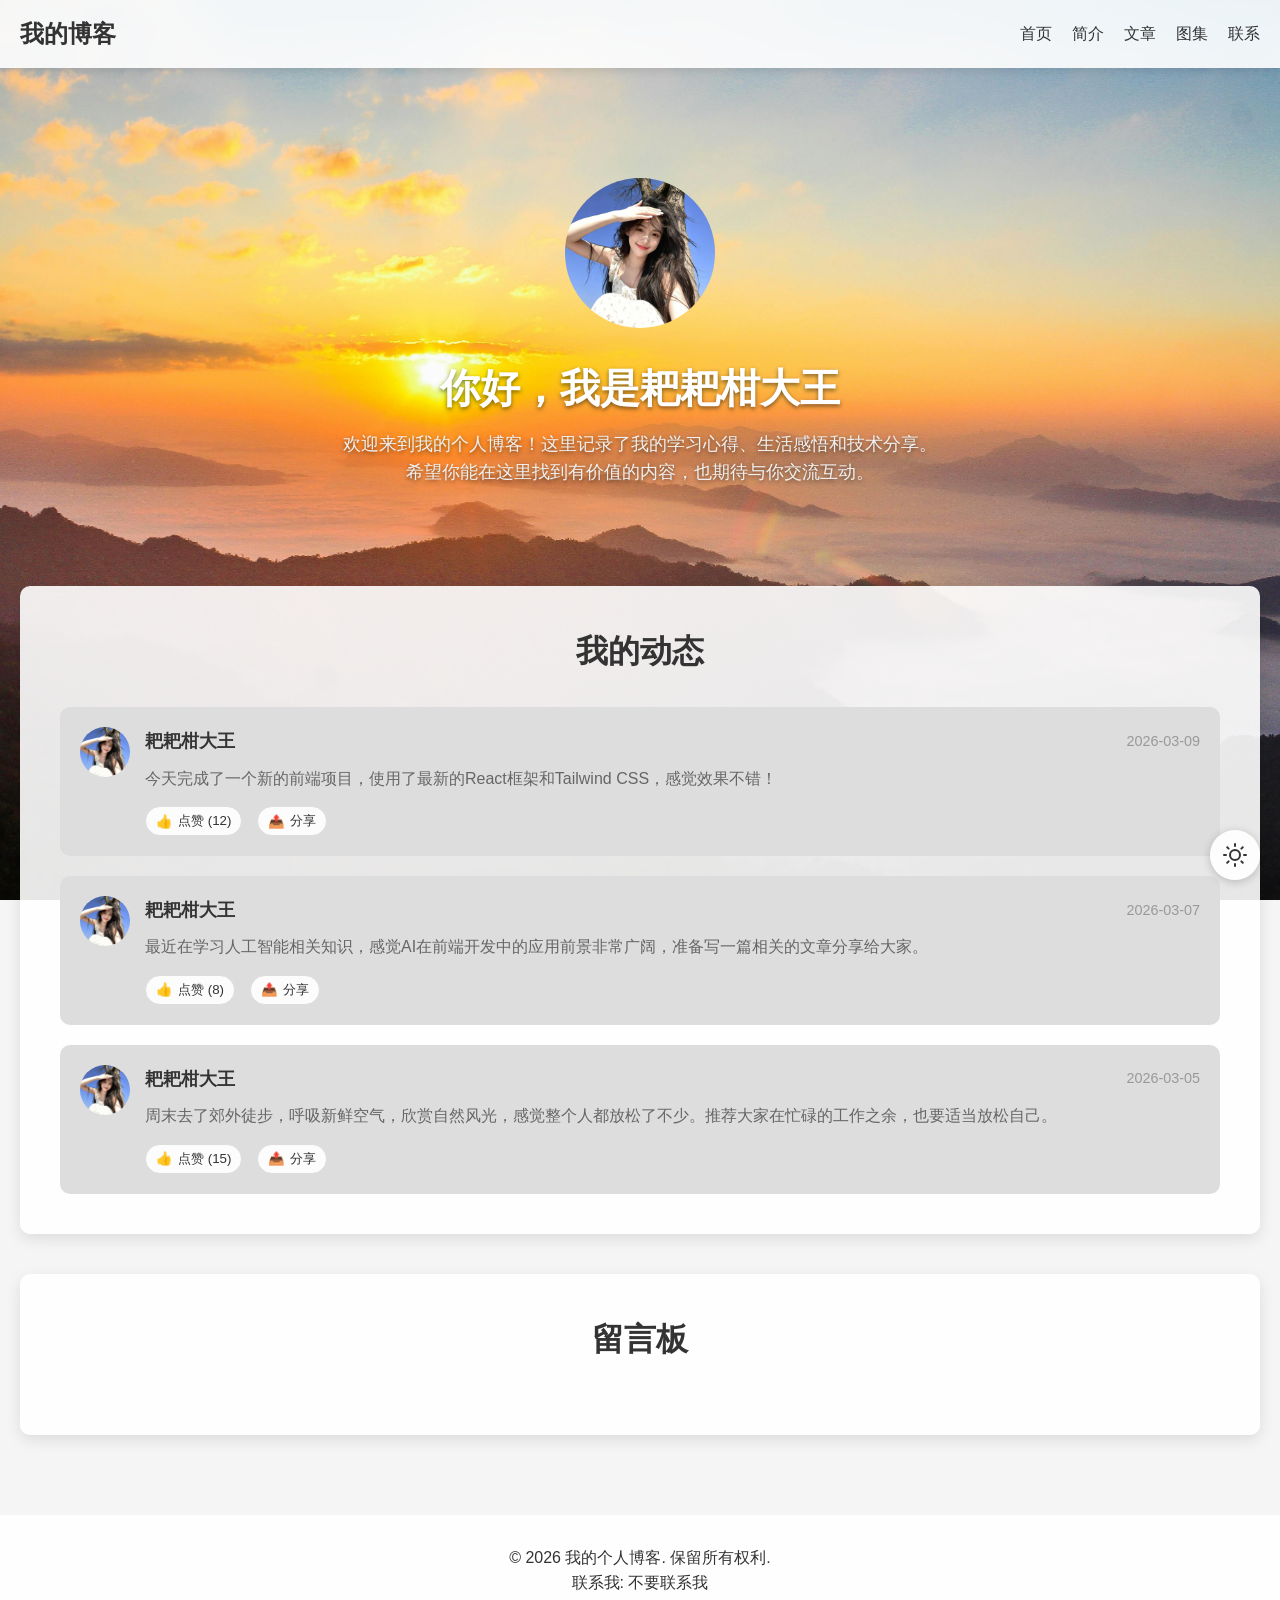
==== commit f8b09992: "Add files via upload" ====
--- a/index.html
+++ b/index.html
@@ -1030,9 +1030,6 @@
                                 <button class="action-btn like-btn">
                                     <span>👍</span> 点赞 (12)
                                 </button>
-                                <button class="action-btn comment-btn">
-                                    <span>💬</span> 评论 (3)
-                                </button>
                                 <button class="action-btn share-btn">
                                     <span>📤</span> 分享
                                 </button>
@@ -1053,9 +1050,6 @@
                                 <button class="action-btn like-btn">
                                     <span>👍</span> 点赞 (8)
                                 </button>
-                                <button class="action-btn comment-btn">
-                                    <span>💬</span> 评论 (2)
-                                </button>
                                 <button class="action-btn share-btn">
                                     <span>📤</span> 分享
                                 </button>
@@ -1076,9 +1070,6 @@
                                 <button class="action-btn like-btn">
                                     <span>👍</span> 点赞 (15)
                                 </button>
-                                <button class="action-btn comment-btn">
-                                    <span>💬</span> 评论 (5)
-                                </button>
                                 <button class="action-btn share-btn">
                                     <span>📤</span> 分享
                                 </button>
@@ -1092,25 +1083,22 @@
             <section class="comments-section fade-in">
                 <h2 class="section-title">留言板</h2>
                 <div class="comments-content">
-                    <div class="comment-form">
-                        <h3>发表留言</h3>
-                        <form id="commentForm">
-                            <div class="form-group">
-                                <label for="commentName">姓名</label>
-                                <input type="text" id="commentName" name="commentName" required>
-                            </div>
-                            <div class="form-group">
-                                <label for="commentContent">留言内容</label>
-                                <textarea id="commentContent" name="commentContent" rows="4" required></textarea>
-                            </div>
-                            <button type="submit" class="submit-btn">发表留言</button>
-                        </form>
-                    </div>
-                    <div class="comments-list">
-                        <h3>留言列表</h3>
-                        <div id="commentsContainer">
-                            <!-- 留言将通过JavaScript动态添加 -->
-                        </div>
+                    <div class="giscus-container">
+                        <script src="https://giscus.app/client.js"
+                                data-repo="ggbond690/yh5.github.io"
+                                data-repo-id="R_kgDORjxW4A"
+                                data-category="Announcements"
+                                data-category-id="DIC_kwDORjxW4M4C4IMk"
+                                data-mapping="pathname"
+                                data-strict="0"
+                                data-reactions-enabled="1"
+                                data-emit-metadata="0"
+                                data-input-position="bottom"
+                                data-theme="dark"
+                                data-lang="zh-CN"
+                                crossorigin="anonymous"
+                                async>
+                        </script>
                     </div>
                 </div>
             </section>
@@ -1635,7 +1623,6 @@
             
             // 动态部分交互功能
             const likeBtns = document.querySelectorAll('.like-btn');
-            const commentBtns = document.querySelectorAll('.comment-btn');
             const shareBtns = document.querySelectorAll('.share-btn');
             
             likeBtns.forEach(btn => {
@@ -1655,17 +1642,6 @@
                 });
             });
             
-            commentBtns.forEach(btn => {
-                btn.addEventListener('click', function() {
-                    const commentCount = parseInt(this.textContent.match(/\d+/)[0]);
-                    const comment = prompt('请输入你的评论:');
-                    if (comment) {
-                        alert('评论已提交！\n\n评论功能开发中...');
-                        this.innerHTML = `<span>💬</span> 评论 (${commentCount + 1})`;
-                    }
-                });
-            });
-            
             shareBtns.forEach(btn => {
                 btn.addEventListener('click', function() {
                     alert('分享功能开发中...\n\n链接已复制到剪贴板！');
@@ -1693,9 +1669,11 @@
                 if (body.classList.contains('dark-theme')) {
                     localStorage.setItem('theme', 'dark');
                     canvas.style.display = 'block';
+                    updateGiscusTheme('dark');
                 } else {
                     localStorage.setItem('theme', 'light');
                     canvas.style.display = 'none';
+                    updateGiscusTheme('light');
                 }
                 
                 // 更改主题切换按钮的图标
@@ -1706,6 +1684,23 @@
                     svg.innerHTML = `<path d="M21 12.79A9 9 0 1 1 11.21 3 7 7 0 0 0 21 12.79z"></path>`;
                 }
             });
+            
+            // 更新Giscus主题
+            function updateGiscusTheme(theme) {
+                const iframe = document.querySelector('iframe.giscus-frame');
+                if (iframe) {
+                    iframe.contentWindow.postMessage(
+                        { 
+                            giscus: { 
+                                setConfig: { 
+                                    theme: theme 
+                                } 
+                            } 
+                        },
+                        'https://giscus.app'
+                    );
+                }
+            }
             
             // 联系表单提交功能
             const contactForm = document.getElementById('contactForm');
@@ -1724,78 +1719,6 @@
                     contactForm.reset();
                 });
             }
-            
-            // 留言板功能
-            const commentForm = document.getElementById('commentForm');
-            const commentsContainer = document.getElementById('commentsContainer');
-            
-            // 从本地存储加载留言
-            function loadComments() {
-                const comments = JSON.parse(localStorage.getItem('comments') || '[]');
-                commentsContainer.innerHTML = '';
-                
-                if (comments.length === 0) {
-                    commentsContainer.innerHTML = '<p class="no-comments">暂无留言，快来发表第一条留言吧！</p>';
-                    return;
-                }
-                
-                comments.forEach(comment => {
-                    const commentItem = document.createElement('div');
-                    commentItem.className = 'comment-item';
-                    commentItem.innerHTML = `
-                        <div class="comment-header">
-                            <span class="comment-author">${comment.name}</span>
-                            <span class="comment-time">${comment.time}</span>
-                        </div>
-                        <div class="comment-content">${comment.content}</div>
-                    `;
-                    commentsContainer.appendChild(commentItem);
-                });
-            }
-            
-            // 保存留言到本地存储
-            function saveComment(name, content) {
-                const comments = JSON.parse(localStorage.getItem('comments') || '[]');
-                const now = new Date();
-                const time = now.toLocaleString('zh-CN', {
-                    year: 'numeric',
-                    month: '2-digit',
-                    day: '2-digit',
-                    hour: '2-digit',
-                    minute: '2-digit'
-                });
-                
-                comments.push({
-                    name: name,
-                    content: content,
-                    time: time
-                });
-                
-                localStorage.setItem('comments', JSON.stringify(comments));
-                loadComments();
-            }
-            
-            // 初始化留言板
-            if (commentForm && commentsContainer) {
-                // 加载现有留言
-                loadComments();
-                
-                // 留言表单提交
-                commentForm.addEventListener('submit', function(e) {
-                    e.preventDefault();
-                    
-                    const name = document.getElementById('commentName').value;
-                    const content = document.getElementById('commentContent').value;
-                    
-                    if (name && content) {
-                        saveComment(name, content);
-                        alert('留言发表成功！');
-                        commentForm.reset();
-                    } else {
-                        alert('请填写完整的留言信息');
-                    }
-                });
-            }
         });
     </script>
 </body>
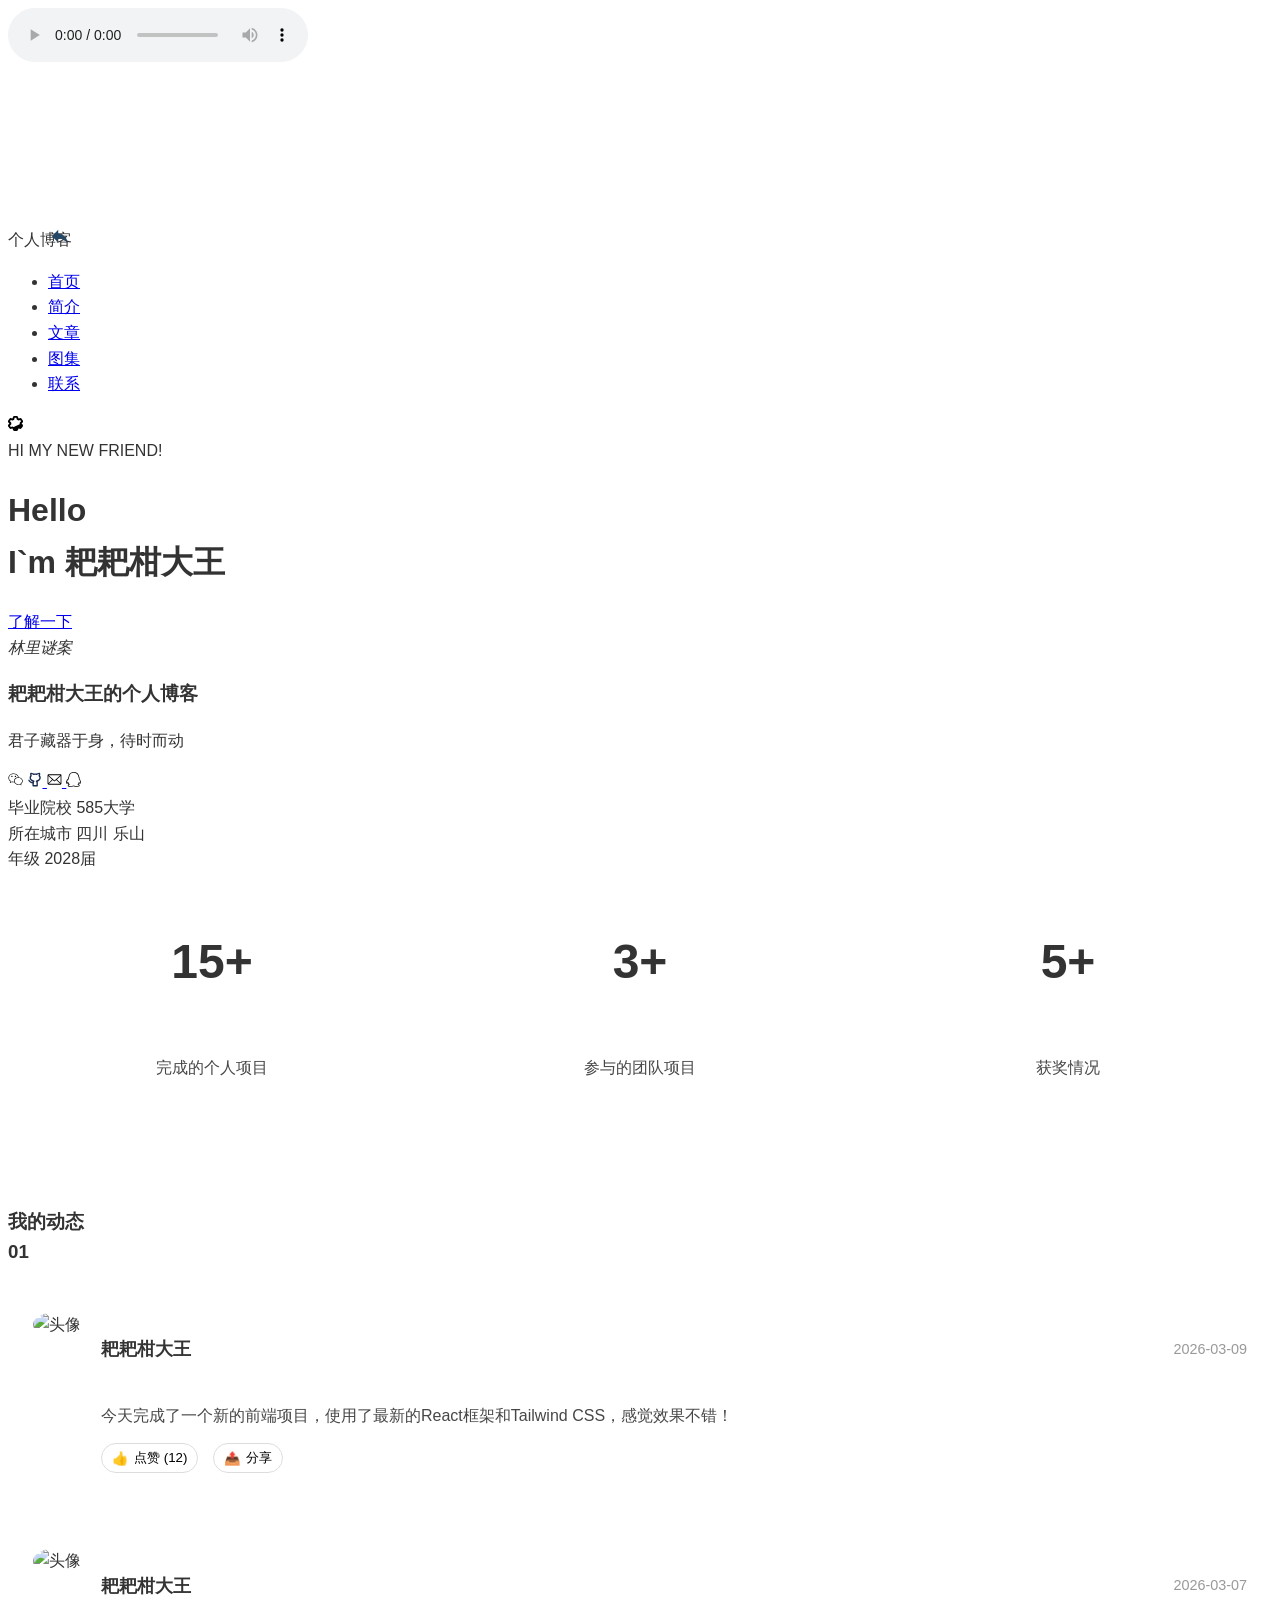
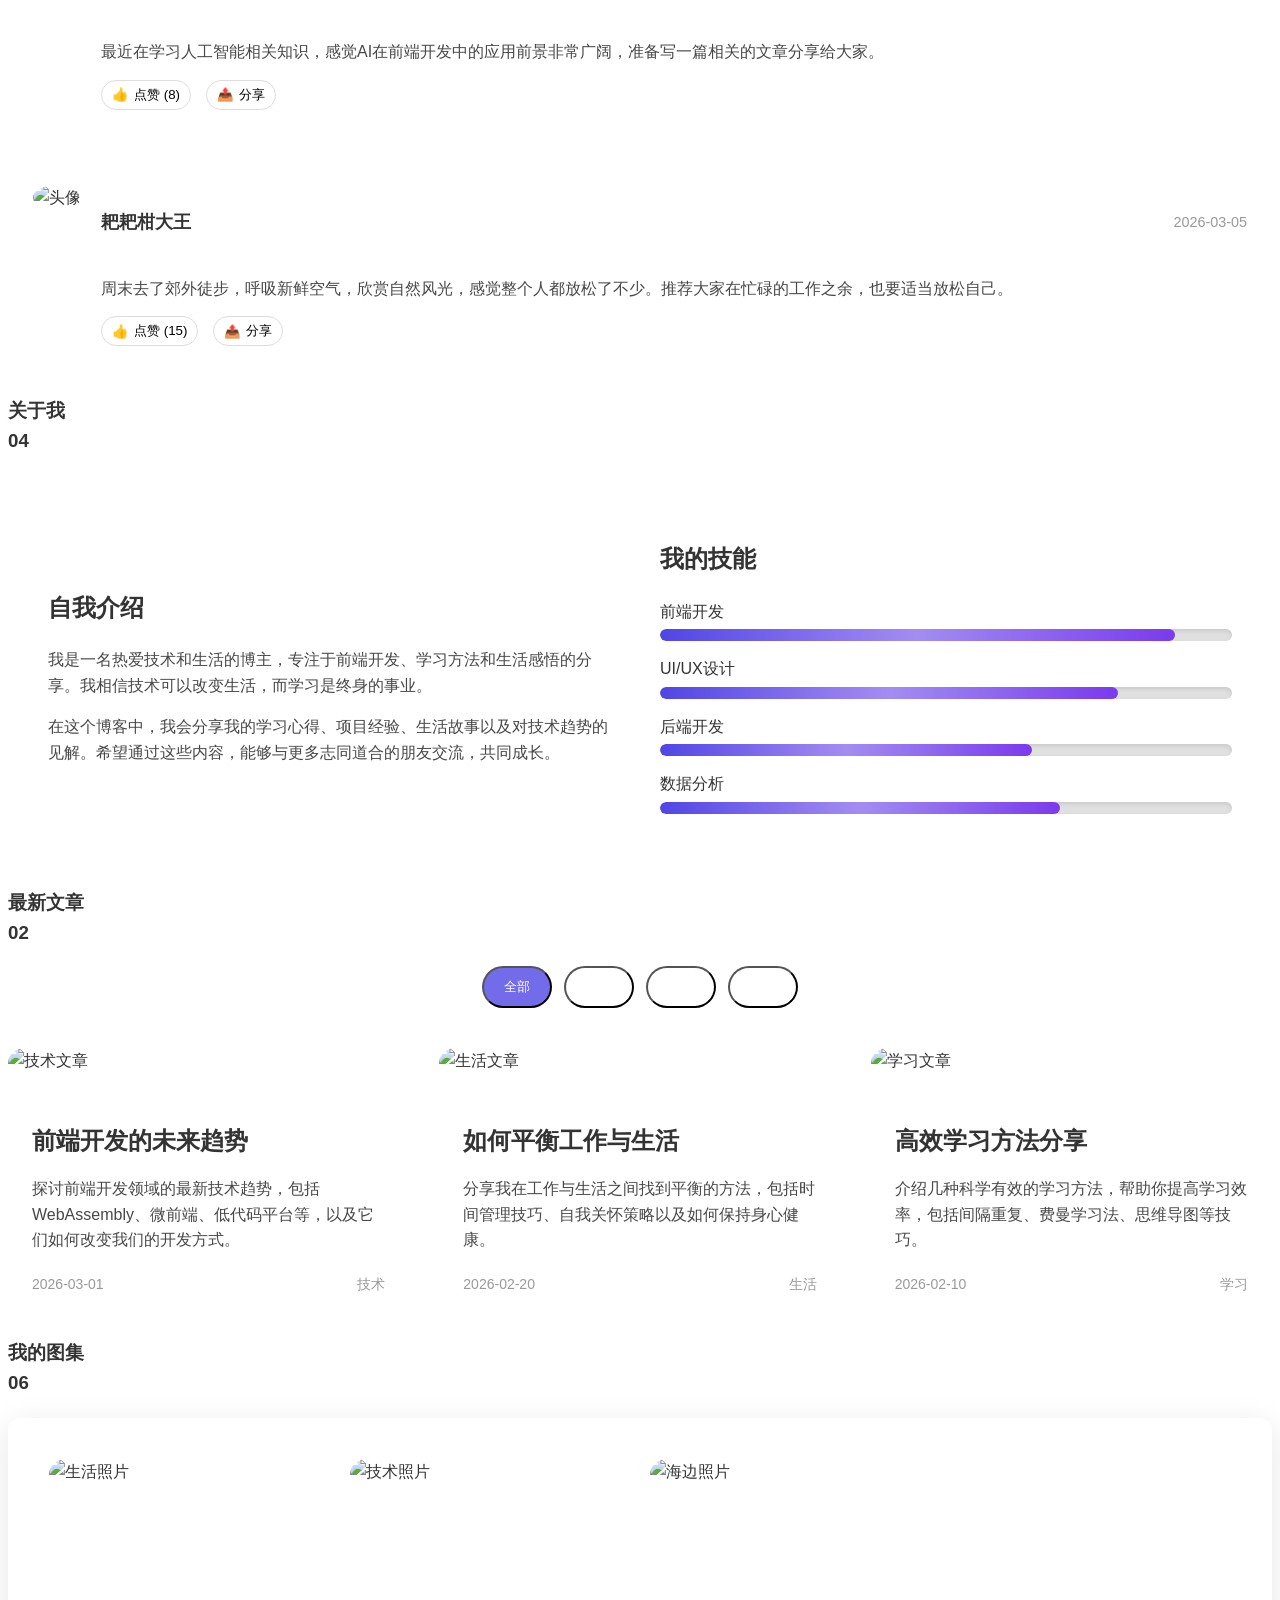
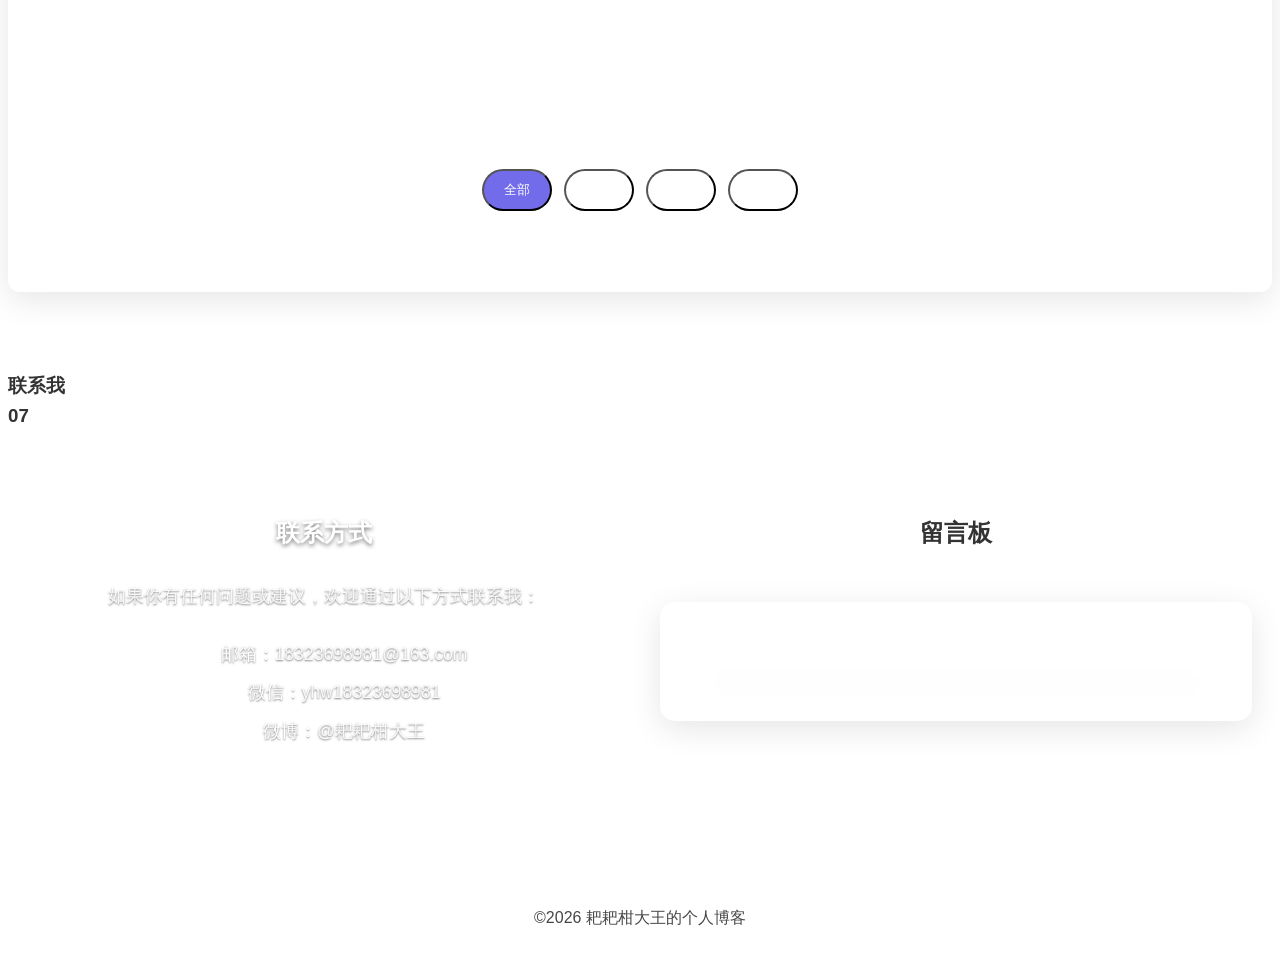
==== commit 3ff8abd4: "Add files via upload" ====
--- a/index.html
+++ b/index.html
@@ -1,1725 +1,1342 @@
-<!DOCTYPE html>
-<html lang="zh-CN">
-<head>
-    <meta charset="UTF-8">
-    <meta name="viewport" content="width=device-width, initial-scale=1.0">
-    <title>个人博客</title>
-    <style>
-        * {
-            margin: 0;
-            padding: 0;
-            box-sizing: border-box;
-        }
-        
-        body {
-            font-family: 'Segoe UI', Tahoma, Geneva, Verdana, sans-serif;
-            line-height: 1.6;
-            color: #333;
-            background-image: url('mode2.jpg');
-            background-size: cover;
-            background-position: center;
-            background-attachment: fixed;
-            transition: background-image 1s ease-in-out;
-        }
-        
-        body.dark-theme {
-            background-image: url('mode1.jpg');
-        }
-        
-        canvas {
-            position: fixed;
-            top: 0;
-            left: 0;
-            z-index: -1;
-            display: block;
-        }
-        
-        .container {
-            width: 100%;
-            overflow-x: auto;
-            overflow-y: hidden;
-            white-space: nowrap;
-            scroll-behavior: smooth;
-        }
-        
-        .page {
-            height: auto;
-            min-height: calc(100vh - 80px);
-            overflow-y: auto;
-        }
-        
-        /* 隐藏滚动条但保留功能 */
-        .container::-webkit-scrollbar {
-            display: none;
-        }
-        .container {
-            -ms-overflow-style: none;
-            scrollbar-width: none;
-        }
-        
-        /* 导航栏 */
-        header {
-            background-color: rgba(255, 255, 255, 0.95);
-            backdrop-filter: blur(10px);
-            box-shadow: 0 2px 10px rgba(0, 0, 0, 0.1);
-            position: sticky;
-            top: 0;
-            z-index: 1000;
-        }
-        
-        nav {
-            display: flex;
-            justify-content: space-between;
-            align-items: center;
-            padding: 15px 20px;
-        }
-        
-        .logo {
-            font-size: 1.5rem;
-            font-weight: bold;
-            color: #333;
-            text-decoration: none;
-        }
-        
-        .nav-links {
-            display: flex;
-            list-style: none;
-        }
-        
-        .nav-links li {
-            margin-left: 20px;
-        }
-        
-        .nav-links a {
-            text-decoration: none;
-            color: #333;
-            font-weight: 500;
-            position: relative;
-            transition: color 0.3s ease;
-        }
-        
-        .nav-links a:hover {
-            color: #007bff;
-        }
-        
-        .nav-links a::after {
-            content: '';
-            position: absolute;
-            bottom: -5px;
-            left: 0;
-            width: 0;
-            height: 2px;
-            background-color: #007bff;
-            transition: width 0.3s ease;
-        }
-        
-        .nav-links a:hover::after {
-            width: 100%;
-        }
-        
-        /* 个人信息 */
-        .profile {
-            text-align: center;
-            padding: 60px 20px;
-            margin-top: 30px;
-            background: transparent;
-            text-shadow: 0 2px 4px rgba(0, 0, 0, 0.5);
-        }
-        
-        @keyframes float {
-            0% {
-                transform: translateY(0px);
-            }
-            50% {
-                transform: translateY(-10px);
-            }
-            100% {
-                transform: translateY(0px);
-            }
-        }
-        
-        .profile-img {
-            width: 150px;
-            height: 150px;
-            border-radius: 50%;
-            object-fit: cover;
-            margin-bottom: 20px;
-            transition: transform 0.3s ease;
-        }
-        
-        .profile-img:hover {
-            transform: scale(1.05);
-        }
-        
-        .profile h1 {
-            font-size: 2.5rem;
-            margin-bottom: 10px;
-            color: white;
-        }
-        
-        .profile p {
-            font-size: 1.1rem;
-            color: #f0f0f0;
-            max-width: 600px;
-            margin: 0 auto;
-        }
-        
-        /* 动画类 */
-        .profile.animate {
-            animation: fadeIn 1.5s ease-out, float 6s ease-in-out 1.5s infinite;
-        }
-        
-        .profile.animate .profile-img {
-            animation: scaleIn 1.5s ease-out 0.3s both;
-        }
-        
-        .profile.animate h1 {
-            animation: slideUp 1.5s ease-out 0.6s both;
-        }
-        
-        .profile.animate p {
-            animation: slideUp 1.5s ease-out 0.9s both;
-        }
-        
-        /* 动画效果 */
-        @keyframes fadeIn {
-            from {
-                opacity: 0;
-                transform: translateY(20px);
-            }
-            to {
-                opacity: 1;
-                transform: translateY(0);
-            }
-        }
-        
-        /* 滚动淡入效果 */
-        .fade-in {
-            opacity: 0;
-            transform: translateY(20px);
-            transition: opacity 0.8s ease, transform 0.8s ease;
-        }
-        
-        .fade-in.visible {
-            opacity: 1;
-            transform: translateY(0);
-        }
-        
-        @keyframes scaleIn {
-            from {
-                opacity: 0;
-                transform: scale(0.8);
-            }
-            to {
-                opacity: 1;
-                transform: scale(1);
-            }
-        }
-        
-        @keyframes slideUp {
-            from {
-                opacity: 0;
-                transform: translateY(20px);
-            }
-            to {
-                opacity: 1;
-                transform: translateY(0);
-            }
-        }
-        
-        /* 文章列表 */
-        .blog-posts {
-            margin-top: 40px;
-        }
-        
-        .section-title {
-            font-size: 2rem;
-            margin-bottom: 30px;
-            text-align: center;
-            color: #333;
-        }
-        
-        .post-grid {
-            display: grid;
-            grid-template-columns: repeat(auto-fill, minmax(350px, 1fr));
-            gap: 30px;
-        }
-        
-        .post-card {
-            background-color: rgba(255, 255, 255, 0.95);
-            border-radius: 10px;
-            overflow: hidden;
-            box-shadow: 0 5px 15px rgba(0, 0, 0, 0.1);
-            transition: transform 0.3s ease, box-shadow 0.3s ease;
-            cursor: pointer;
-        }
-        
-        .post-card:hover {
-            transform: translateY(-5px);
-            box-shadow: 0 10px 25px rgba(0, 0, 0, 0.15);
-        }
-        
-        .post-img {
-            width: 100%;
-            height: 200px;
-            object-fit: cover;
-        }
-        
-        .post-content {
-            padding: 20px;
-        }
-        
-        .post-title {
-            font-size: 1.5rem;
-            margin-bottom: 10px;
-            color: #333;
-        }
-        
-        .post-excerpt {
-            color: #666;
-            margin-bottom: 15px;
-        }
-        
-        .post-meta {
-            display: flex;
-            justify-content: space-between;
-            font-size: 0.9rem;
-            color: #999;
-        }
-        
-        /* 分类过滤器 */
-        .category-filter {
-            display: flex;
-            flex-wrap: wrap;
-            gap: 10px;
-            margin-bottom: 30px;
-            justify-content: center;
-        }
-        
-        .category-btn {
-            padding: 8px 16px;
-            border: 1px solid #ddd;
-            border-radius: 20px;
-            background-color: rgba(255, 255, 255, 0.9);
-            cursor: pointer;
-            transition: all 0.3s ease;
-        }
-        
-        .category-btn:hover {
-            background-color: #007bff;
-            color: white;
-            border-color: #007bff;
-        }
-        
-        .category-btn.active {
-            background-color: #007bff;
-            color: white;
-            border-color: #007bff;
-        }
-        
-        /* 页脚 */
-        footer {
-            background-color: rgba(0, 0, 0, 0.8);
-            color: white;
-            text-align: center;
-            padding: 30px 0;
-            margin-top: 60px;
-        }
-        
-        body:not(.dark-theme) footer {
-            background-color: rgba(255, 255, 255, 0.9);
-            color: #333;
-        }
-        
-        .footer-content {
-            max-width: 1200px;
-            margin: 0 auto;
-            padding: 0 20px;
-        }
-        
-        /* 响应式设计 */
-        @media (max-width: 768px) {
-            .nav-links {
-                display: none;
-            }
-            
-            .profile {
-                padding: 40px 20px;
-            }
-            
-            .profile h1 {
-                font-size: 2rem;
-            }
-            
-            .post-grid {
-                grid-template-columns: 1fr;
-            }
-        }
-        
-        /* 主题切换按钮 */
-        .theme-toggle {
-            position: fixed;
-            bottom: 20px;
-            right: 20px;
-            width: 50px;
-            height: 50px;
-            border-radius: 50%;
-            background-color: rgba(255, 255, 255, 0.9);
-            display: flex;
-            align-items: center;
-            justify-content: center;
-            cursor: pointer;
-            box-shadow: 0 2px 10px rgba(0, 0, 0, 0.2);
-            z-index: 999;
-            transition: all 0.3s ease;
-        }
-        
-        .theme-toggle:hover {
-            transform: scale(1.1);
-        }
-        
-        /* 自我介绍部分 */
-        .about-section {
-            margin-top: 40px;
-            padding: 40px;
-            background-color: rgba(255, 255, 255, 0.9);
-            border-radius: 10px;
-            box-shadow: 0 5px 15px rgba(0, 0, 0, 0.1);
-        }
-        
-        .about-content {
-            display: grid;
-            grid-template-columns: 1fr 1fr;
-            gap: 40px;
-            align-items: center;
-        }
-        
-        .about-text h3 {
-            font-size: 1.5rem;
-            margin-bottom: 20px;
-            color: #333;
-        }
-        
-        .about-text p {
-            margin-bottom: 15px;
-            color: #666;
-        }
-        
-        .about-skills h3 {
-            font-size: 1.5rem;
-            margin-bottom: 20px;
-            color: #333;
-        }
-        
-        .skill-item {
-            margin-bottom: 15px;
-        }
-        
-        .skill-name {
-            display: block;
-            margin-bottom: 5px;
-            font-weight: 500;
-            color: #333;
-        }
-        
-        .skill-bar {
-            width: 100%;
-            height: 8px;
-            background-color: #f0f0f0;
-            border-radius: 4px;
-            overflow: hidden;
-        }
-        
-        .skill-progress {
-            height: 100%;
-            background-color: #007bff;
-            border-radius: 4px;
-            transition: width 1s ease-in-out;
-        }
-        
-        /* 图集部分 */
-        .gallery-section {
-            margin-top: 40px;
-            padding: 40px;
-            background-color: rgba(255, 255, 255, 0.9);
-            border-radius: 10px;
-            box-shadow: 0 5px 15px rgba(0, 0, 0, 0.1);
-        }
-        
-        .gallery-grid {
-            display: grid;
-            grid-template-columns: repeat(auto-fill, minmax(250px, 1fr));
-            gap: 20px;
-            margin-bottom: 30px;
-        }
-        
-        .gallery-item {
-            position: relative;
-            overflow: hidden;
-            border-radius: 10px;
-            cursor: pointer;
-            aspect-ratio: 1;
-        }
-        
-        .gallery-img {
-            width: 100%;
-            height: 100%;
-            object-fit: cover;
-            transition: transform 0.3s ease;
-        }
-        
-        .gallery-item:hover .gallery-img {
-            transform: scale(1.1);
-        }
-        
-        .gallery-overlay {
-            position: absolute;
-            bottom: 0;
-            left: 0;
-            right: 0;
-            background: linear-gradient(to top, rgba(0, 0, 0, 0.8), transparent);
-            color: white;
-            padding: 20px;
-            transform: translateY(100%);
-            transition: transform 0.3s ease;
-        }
-        
-        .gallery-item:hover .gallery-overlay {
-            transform: translateY(0);
-        }
-        
-        .gallery-overlay h3 {
-            margin-bottom: 5px;
-            font-size: 1.2rem;
-        }
-        
-        .gallery-overlay p {
-            font-size: 0.9rem;
-            opacity: 0.9;
-        }
-        
-        /* 动态部分 */
-        .dynamic-section {
-            margin-top: 40px;
-            padding: 40px;
-            background-color: rgba(255, 255, 255, 0.9);
-            border-radius: 10px;
-            box-shadow: 0 5px 15px rgba(0, 0, 0, 0.1);
-        }
-        
-        .dynamic-list {
-            display: flex;
-            flex-direction: column;
-            gap: 20px;
-        }
-        
-        .dynamic-item {
-            display: flex;
-            gap: 15px;
-            padding: 20px;
-            background-color: rgba(245, 245, 245, 0.8);
-            border-radius: 10px;
-            transition: transform 0.3s ease, box-shadow 0.3s ease;
-        }
-        
-        .dynamic-item:hover {
-            transform: translateY(-2px);
-            box-shadow: 0 5px 15px rgba(0, 0, 0, 0.1);
-        }
-        
-        .dynamic-avatar img {
-            width: 50px;
-            height: 50px;
-            border-radius: 50%;
-            object-fit: cover;
-        }
-        
-        .dynamic-content {
-            flex: 1;
-        }
-        
-        .dynamic-header {
-            display: flex;
-            justify-content: space-between;
-            align-items: center;
-            margin-bottom: 10px;
-        }
-        
-        .dynamic-header h4 {
-            font-size: 1.1rem;
-            color: #333;
-        }
-        
-        .dynamic-time {
-            font-size: 0.9rem;
-            color: #999;
-        }
-        
-        .dynamic-content p {
-            margin-bottom: 15px;
-            color: #666;
-        }
-        
-        .dynamic-actions {
-            display: flex;
-            gap: 15px;
-        }
-        
-        .action-btn {
-            display: flex;
-            align-items: center;
-            gap: 5px;
-            padding: 5px 10px;
-            border: 1px solid #ddd;
-            border-radius: 20px;
-            background-color: white;
-            cursor: pointer;
-            transition: all 0.3s ease;
-            position: relative;
-            overflow: hidden;
-        }
-        
-        .action-btn:hover {
-            background-color: #f0f0f0;
-            transform: scale(1.05);
-        }
-        
-        .action-btn:active {
-            transform: scale(0.95);
-        }
-        
-        .action-btn::before {
-            content: '';
-            position: absolute;
-            top: 50%;
-            left: 50%;
-            width: 0;
-            height: 0;
-            border-radius: 50%;
-            background-color: rgba(0, 123, 255, 0.3);
-            transform: translate(-50%, -50%);
-            transition: width 0.6s, height 0.6s;
-        }
-        
-        .action-btn:active::before {
-            width: 300px;
-            height: 300px;
-        }
-        
-        /* 主题切换相关样式 */
-        :root {
-            --primary-color: #007bff;
-            --secondary-color: #6c757d;
-            --bg-color: #f5f5f5;
-            --card-bg: rgba(255, 255, 255, 0.9);
-            --text-color: #333;
-            --text-secondary: #666;
-            --border-color: #ddd;
-        }
-        
-        body.dark-theme {
-            --primary-color: #00bfff;
-            --secondary-color: #adb5bd;
-            --bg-color: #1a1a1a;
-            --card-bg: rgba(30, 30, 30, 0.9);
-            --text-color: #f0f0f0;
-            --text-secondary: #b0b0b0;
-            --border-color: #444;
-        }
-        
-        body {
-            background-color: var(--bg-color);
-            color: var(--text-color);
-        }
-        
-        header {
-            background-color: var(--card-bg);
-        }
-        
-        .logo {
-            color: var(--text-color);
-        }
-        
-        .nav-links a {
-            color: var(--text-color);
-        }
-        
-        .nav-links a:hover {
-            color: var(--primary-color);
-        }
-        
-        .profile {
-            background-color: transparent;
-        }
-        
-        .profile h1 {
-            color: white;
-        }
-        
-        .profile p {
-            color: #f0f0f0;
-        }
-        
-        .section-title {
-            color: var(--text-color);
-        }
-        
-        .post-card {
-            background-color: var(--card-bg);
-        }
-        
-        .post-title {
-            color: var(--text-color);
-        }
-        
-        .post-excerpt {
-            color: var(--text-secondary);
-        }
-        
-        .category-btn {
-            background-color: var(--card-bg);
-            color: var(--text-color);
-            border-color: var(--border-color);
-        }
-        
-        .category-btn:hover,
-        .category-btn.active {
-            background-color: var(--primary-color);
-            border-color: var(--primary-color);
-        }
-        
-        footer {
-            background-color: rgba(0, 0, 0, 0.8);
-        }
-        
-        .about-section,
-        .gallery-section,
-        .dynamic-section {
-            background-color: var(--card-bg);
-        }
-        
-        .about-text h3,
-        .about-skills h3 {
-            color: var(--text-color);
-        }
-        
-        .about-text p {
-            color: var(--text-secondary);
-        }
-        
-        .skill-name {
-            color: var(--text-color);
-        }
-        
-        .skill-bar {
-            background-color: var(--border-color);
-        }
-        
-        .skill-progress {
-            background-color: var(--primary-color);
-        }
-        
-        .dynamic-item {
-            background-color: var(--border-color);
-        }
-        
-        .dynamic-header h4 {
-            color: var(--text-color);
-        }
-        
-        .dynamic-content p {
-            color: var(--text-secondary);
-        }
-        
-        .action-btn {
-            background-color: var(--card-bg);
-            border-color: var(--border-color);
-            color: var(--text-color);
-        }
-        
-        .action-btn:hover {
-            background-color: var(--border-color);
-        }
-        
-        .theme-toggle {
-            background-color: var(--card-bg);
-            color: var(--text-color);
-        }
-        
-        /* 联系我部分 */
-        .contact-section {
-            margin-top: 40px;
-            padding: 40px;
-            background-color: var(--card-bg);
-            border-radius: 10px;
-            box-shadow: 0 5px 15px rgba(0, 0, 0, 0.1);
-        }
-        
-        .contact-content {
-            display: grid;
-            grid-template-columns: 1fr 1fr;
-            gap: 20px;
-        }
-        
-        .contact-info h3,
-        .contact-form h3 {
-            font-size: 1.5rem;
-            margin-bottom: 20px;
-            color: var(--text-color);
-        }
-        
-        .contact-info p {
-            margin-bottom: 20px;
-            color: var(--text-secondary);
-        }
-        
-        .contact-list {
-            list-style: none;
-        }
-        
-        .contact-list li {
-            margin-bottom: 10px;
-            color: var(--text-secondary);
-        }
-        
-        .contact-list li span {
-            font-weight: 500;
-            color: var(--text-color);
-        }
-        
-        .form-group {
-            margin-bottom: 20px;
-        }
-        
-        .form-group label {
-            display: block;
-            margin-bottom: 5px;
-            font-weight: 500;
-            color: var(--text-color);
-        }
-        
-        .form-group input,
-        .form-group textarea {
-            width: 100%;
-            padding: 10px;
-            border: 1px solid var(--border-color);
-            border-radius: 5px;
-            background-color: var(--card-bg);
-            color: var(--text-color);
-            font-size: 1rem;
-        }
-        
-        .form-group input:focus,
-        .form-group textarea:focus {
-            outline: none;
-            border-color: var(--primary-color);
-        }
-        
-        .submit-btn {
-            padding: 10px 20px;
-            border: none;
-            border-radius: 5px;
-            background-color: var(--primary-color);
-            color: white;
-            font-size: 1rem;
-            cursor: pointer;
-            transition: all 0.3s ease;
-            position: relative;
-            overflow: hidden;
-        }
-        
-        .submit-btn:hover {
-            background-color: #0056b3;
-            transform: translateY(-2px);
-        }
-        
-        .submit-btn:active {
-            transform: translateY(0);
-        }
-        
-        .submit-btn::before {
-            content: '';
-            position: absolute;
-            top: 50%;
-            left: 50%;
-            width: 0;
-            height: 0;
-            border-radius: 50%;
-            background-color: rgba(255, 255, 255, 0.3);
-            transform: translate(-50%, -50%);
-            transition: width 0.6s, height 0.6s;
-        }
-        
-        .submit-btn:active::before {
-            width: 300px;
-            height: 300px;
-        }
-        
-        /* 留言板部分 */
-        .comments-section {
-            margin-top: 40px;
-            padding: 40px;
-            background-color: var(--card-bg);
-            border-radius: 10px;
-            box-shadow: 0 5px 15px rgba(0, 0, 0, 0.1);
-        }
-        
-        .comments-content {
-            display: grid;
-            grid-template-columns: 1fr 1fr;
-            gap: 20px;
-        }
-        
-        .comment-form h3,
-        .comments-list h3 {
-            font-size: 1.5rem;
-            margin-bottom: 20px;
-            color: var(--text-color);
-        }
-        
-        .comments-list {
-            max-height: 300px;
-            overflow-y: auto;
-        }
-        
-        .comment-item {
-            padding: 20px;
-            margin-bottom: 15px;
-            background-color: var(--border-color);
-            border-radius: 10px;
-            transition: transform 0.3s ease, box-shadow 0.3s ease;
-        }
-        
-        .comment-item:hover {
-            transform: translateY(-2px);
-            box-shadow: 0 5px 15px rgba(0, 0, 0, 0.1);
-        }
-        
-        .comment-header {
-            display: flex;
-            justify-content: space-between;
-            align-items: center;
-            margin-bottom: 10px;
-        }
-        
-        .comment-author {
-            font-weight: 500;
-            color: var(--text-color);
-        }
-        
-        .comment-time {
-            font-size: 0.9rem;
-            color: var(--text-secondary);
-        }
-        
-        .comment-content {
-            color: var(--text-secondary);
-            line-height: 1.6;
-        }
-        
-        .no-comments {
-            text-align: center;
-            color: var(--text-secondary);
-            padding: 40px 0;
-            font-style: italic;
-        }
-        
-        /* 滚动条样式 */
-        .comments-list::-webkit-scrollbar {
-            width: 8px;
-        }
-        
-        .comments-list::-webkit-scrollbar-track {
-            background: var(--border-color);
-            border-radius: 4px;
-        }
-        
-        .comments-list::-webkit-scrollbar-thumb {
-            background: var(--primary-color);
-            border-radius: 4px;
-        }
-        
-        .comments-list::-webkit-scrollbar-thumb:hover {
-            background: #0056b3;
-        }
-        
-        /* 页面导航样式 */
-        .page {
-            display: inline-block;
-            width: 100%;
-            vertical-align: top;
-            white-space: normal;
-            padding: 20px;
-        }
-        
-        /* 响应式设计补充 */
-        @media (max-width: 768px) {
-            .about-content {
-                grid-template-columns: 1fr;
-                gap: 20px;
-            }
-            
-            .gallery-grid {
-                grid-template-columns: repeat(auto-fill, minmax(150px, 1fr));
-            }
-            
-            .dynamic-item {
-                flex-direction: column;
-                align-items: flex-start;
-            }
-            
-            .contact-content {
-                grid-template-columns: 1fr;
-                gap: 20px;
-            }
-            
-            .comments-content {
-                grid-template-columns: 1fr;
-                gap: 20px;
-            }
-            
-            .comments-list {
-                max-height: 400px;
-            }
-        }
-    </style>
-</head>
-<body>
-    <canvas id="fireworks"></canvas>
-    
-    <!-- 导航栏 -->
-    <header>
-        <nav>
-            <a href="#" class="logo">我的博客</a>
-            <ul class="nav-links">
-                <li><a href="#home">首页</a></li>
-                <li><a href="#about">简介</a></li>
-                <li><a href="#posts">文章</a></li>
-                <li><a href="#gallery">图集</a></li>
-                <li><a href="#contact">联系</a></li>
-            </ul>
-        </nav>
-    </header>
-    
-    <!-- 页面容器 -->
-    <div class="container">
-        <!-- 首页 -->
-        <div id="home-page" class="page active">
-            <!-- 个人信息 -->
-            <section class="profile">
-                <img src="bizhi.jpg" alt="个人头像" class="profile-img">
-                <h1>你好，我是耙耙柑大王</h1>
-                <p>欢迎来到我的个人博客！这里记录了我的学习心得、生活感悟和技术分享。希望你能在这里找到有价值的内容，也期待与你交流互动。</p>
-            </section>
-            
-            <!-- 动态 -->
-            <section class="dynamic-section fade-in">
-                <h2 class="section-title">我的动态</h2>
-                <div class="dynamic-list">
-                    <div class="dynamic-item">
-                        <div class="dynamic-avatar">
-                            <img src="bizhi.jpg" alt="头像">
-                        </div>
-                        <div class="dynamic-content">
-                            <div class="dynamic-header">
-                                <h4>耙耙柑大王</h4>
-                                <span class="dynamic-time">2026-03-09</span>
-                            </div>
-                            <p>今天完成了一个新的前端项目，使用了最新的React框架和Tailwind CSS，感觉效果不错！</p>
-                            <div class="dynamic-actions">
-                                <button class="action-btn like-btn">
-                                    <span>👍</span> 点赞 (12)
-                                </button>
-                                <button class="action-btn share-btn">
-                                    <span>📤</span> 分享
-                                </button>
-                            </div>
-                        </div>
-                    </div>
-                    <div class="dynamic-item">
-                        <div class="dynamic-avatar">
-                            <img src="bizhi.jpg" alt="头像">
-                        </div>
-                        <div class="dynamic-content">
-                            <div class="dynamic-header">
-                                <h4>耙耙柑大王</h4>
-                                <span class="dynamic-time">2026-03-07</span>
-                            </div>
-                            <p>最近在学习人工智能相关知识，感觉AI在前端开发中的应用前景非常广阔，准备写一篇相关的文章分享给大家。</p>
-                            <div class="dynamic-actions">
-                                <button class="action-btn like-btn">
-                                    <span>👍</span> 点赞 (8)
-                                </button>
-                                <button class="action-btn share-btn">
-                                    <span>📤</span> 分享
-                                </button>
-                            </div>
-                        </div>
-                    </div>
-                    <div class="dynamic-item">
-                        <div class="dynamic-avatar">
-                            <img src="bizhi.jpg" alt="头像">
-                        </div>
-                        <div class="dynamic-content">
-                            <div class="dynamic-header">
-                                <h4>耙耙柑大王</h4>
-                                <span class="dynamic-time">2026-03-05</span>
-                            </div>
-                            <p>周末去了郊外徒步，呼吸新鲜空气，欣赏自然风光，感觉整个人都放松了不少。推荐大家在忙碌的工作之余，也要适当放松自己。</p>
-                            <div class="dynamic-actions">
-                                <button class="action-btn like-btn">
-                                    <span>👍</span> 点赞 (15)
-                                </button>
-                                <button class="action-btn share-btn">
-                                    <span>📤</span> 分享
-                                </button>
-                            </div>
-                        </div>
-                    </div>
-                </div>
-            </section>
-            
-            <!-- 留言板 -->
-            <section class="comments-section fade-in">
-                <h2 class="section-title">留言板</h2>
-                <div class="comments-content">
-                    <div class="giscus-container">
-                        <script src="https://giscus.app/client.js"
-                                data-repo="ggbond690/yh5.github.io"
-                                data-repo-id="R_kgDORjxW4A"
-                                data-category="Announcements"
-                                data-category-id="DIC_kwDORjxW4M4C4IMk"
-                                data-mapping="pathname"
-                                data-strict="0"
-                                data-reactions-enabled="1"
-                                data-emit-metadata="0"
-                                data-input-position="bottom"
-                                data-theme="dark"
-                                data-lang="zh-CN"
-                                crossorigin="anonymous"
-                                async>
-                        </script>
-                    </div>
-                </div>
-            </section>
-        </div>
-        
-        <!-- 关于我 -->
-        <div id="about-page" class="page">
-            <section class="about-section fade-in">
-                <h2 class="section-title">自我介绍</h2>
-                <div class="about-content">
-                    <div class="about-text">
-                        <h3>关于我</h3>
-                        <p>我是一名热爱技术和生活的博主，专注于前端开发、学习方法和生活感悟的分享。我相信技术可以改变生活，而学习是终身的事业。</p>
-                        <p>在这个博客中，我会分享我的学习心得、项目经验、生活故事以及对技术趋势的见解。希望通过这些内容，能够与更多志同道合的朋友交流，共同成长。</p>
-                    </div>
-                    <div class="about-skills">
-                        <h3>我的技能</h3>
-                        <div class="skills-list">
-                            <div class="skill-item">
-                                <span class="skill-name">前端开发</span>
-                                <div class="skill-bar">
-                                    <div class="skill-progress" style="width: 90%"></div>
-                                </div>
-                            </div>
-                            <div class="skill-item">
-                                <span class="skill-name">UI/UX设计</span>
-                                <div class="skill-bar">
-                                    <div class="skill-progress" style="width: 80%"></div>
-                                </div>
-                            </div>
-                            <div class="skill-item">
-                                <span class="skill-name">后端开发</span>
-                                <div class="skill-bar">
-                                    <div class="skill-progress" style="width: 65%"></div>
-                                </div>
-                            </div>
-                            <div class="skill-item">
-                                <span class="skill-name">数据分析</span>
-                                <div class="skill-bar">
-                                    <div class="skill-progress" style="width: 70%"></div>
-                                </div>
-                            </div>
-                        </div>
-                    </div>
-                </div>
-            </section>
-        </div>
-        
-        <!-- 文章 -->
-        <div id="posts-page" class="page">
-            <section class="blog-posts fade-in">
-                <h2 class="section-title">最新文章</h2>
-                
-                <!-- 分类过滤器 -->
-                <div class="category-filter">
-                    <button class="category-btn active" data-category="all">全部</button>
-                    <button class="category-btn" data-category="tech">技术</button>
-                    <button class="category-btn" data-category="life">生活</button>
-                    <button class="category-btn" data-category="study">学习</button>
-                </div>
-                
-                <div class="post-grid">
-                    <!-- 文章卡片 1 -->
-                    <div class="post-card" data-category="tech">
-                        <img src="https://trae-api-cn.mchost.guru/api/ide/v1/text_to_image?prompt=modern%20technology%20development%2C%20programming%20code%20on%20screen%2C%20dark%20theme&image_size=landscape_16_9" alt="技术文章" class="post-img">
-                        <div class="post-content">
-                            <h3 class="post-title">前端开发的未来趋势</h3>
-                            <p class="post-excerpt">探讨前端开发领域的最新技术趋势，包括WebAssembly、微前端、低代码平台等，以及它们如何改变我们的开发方式。</p>
-                            <div class="post-meta">
-                                <span>2026-03-01</span>
-                                <span>技术</span>
-                            </div>
-                        </div>
-                    </div>
-                    
-                    <!-- 文章卡片 2 -->
-                    <div class="post-card" data-category="life">
-                        <img src="https://trae-api-cn.mchost.guru/api/ide/v1/text_to_image?prompt=cozy%20home%20reading%20corner%2C%20warm%20lighting%2C%20books%20and%20coffee&image_size=landscape_16_9" alt="生活文章" class="post-img">
-                        <div class="post-content">
-                            <h3 class="post-title">如何平衡工作与生活</h3>
-                            <p class="post-excerpt">分享我在工作与生活之间找到平衡的方法，包括时间管理技巧、自我关怀策略以及如何保持身心健康。</p>
-                            <div class="post-meta">
-                                <span>2026-02-20</span>
-                                <span>生活</span>
-                            </div>
-                        </div>
-                    </div>
-                    
-                    <!-- 文章卡片 3 -->
-                    <div class="post-card" data-category="study">
-                        <img src="https://trae-api-cn.mchost.guru/api/ide/v1/text_to_image?prompt=study%20desk%20with%20notebooks%20and%20laptop%2C%20organized%20learning%20space&image_size=landscape_16_9" alt="学习文章" class="post-img">
-                        <div class="post-content">
-                            <h3 class="post-title">高效学习方法分享</h3>
-                            <p class="post-excerpt">介绍几种科学有效的学习方法，帮助你提高学习效率，包括间隔重复、费曼学习法、思维导图等技巧。</p>
-                            <div class="post-meta">
-                                <span>2026-02-10</span>
-                                <span>学习</span>
-                            </div>
-                        </div>
-                    </div>
-                    
-                    <!-- 文章卡片 4 -->
-                    <div class="post-card" data-category="tech">
-                        <img src="https://trae-api-cn.mchost.guru/api/ide/v1/text_to_image?prompt=artificial%20intelligence%20concept%2C%20digital%20brain%2C%20futuristic%20technology&image_size=landscape_16_9" alt="技术文章" class="post-img">
-                        <div class="post-content">
-                            <h3 class="post-title">人工智能在前端开发中的应用</h3>
-                            <p class="post-excerpt">探讨AI如何改变前端开发，从代码生成到用户体验优化，以及如何利用AI工具提高开发效率。</p>
-                            <div class="post-meta">
-                                <span>2026-01-25</span>
-                                <span>技术</span>
-                            </div>
-                        </div>
-                    </div>
-                    
-                    <!-- 文章卡片 5 -->
-                    <div class="post-card" data-category="life">
-                        <img src="https://trae-api-cn.mchost.guru/api/ide/v1/text_to_image?prompt=outdoor%20hiking%20trail%2C%20beautiful%20mountain%20scenery%2C%20fresh%20air&image_size=landscape_16_9" alt="生活文章" class="post-img">
-                        <div class="post-content">
-                            <h3 class="post-title">我的徒步旅行经历</h3>
-                            <p class="post-excerpt">分享我最近的徒步旅行经历，包括路线规划、装备准备、沿途风景以及这次旅行给我带来的感悟。</p>
-                            <div class="post-meta">
-                                <span>2026-01-15</span>
-                                <span>生活</span>
-                            </div>
-                        </div>
-                    </div>
-                    
-                    <!-- 文章卡片 6 -->
-                    <div class="post-card" data-category="study">
-                        <img src="https://trae-api-cn.mchost.guru/api/ide/v1/text_to_image?prompt=language%20learning%20books%20and%20notes%2C%20multilingual%20study%20materials&image_size=landscape_16_9" alt="学习文章" class="post-img">
-                        <div class="post-content">
-                            <h3 class="post-title">语言学习的秘诀</h3>
-                            <p class="post-excerpt">分享我学习多种语言的经验和技巧，包括如何保持学习动力、有效记忆单词、提高口语能力等方面。</p>
-                            <div class="post-meta">
-                                <span>2026-01-05</span>
-                                <span>学习</span>
-                            </div>
-                        </div>
-                    </div>
-                </div>
-            </section>
-        </div>
-        
-        <!-- 图集 -->
-        <div id="gallery-page" class="page">
-            <section class="gallery-section fade-in">
-                <h2 class="section-title">我的图集</h2>
-                <div class="gallery-grid">
-                    <div class="gallery-item" data-category="travel">
-                        <img src="https://trae-api-cn.mchost.guru/api/ide/v1/text_to_image?prompt=beautiful%20mountain%20landscape%2C%20clear%20sky%2C%20travel%20photography&image_size=square" alt="旅行照片" class="gallery-img">
-                        <div class="gallery-overlay">
-                            <h3>旅行风景</h3>
-                            <p>壮丽的自然风光</p>
-                        </div>
-                    </div>
-                    <div class="gallery-item" data-category="life">
-                        <img src="https://trae-api-cn.mchost.guru/api/ide/v1/text_to_image?prompt=cozy%20home%20interior%2C%20warm%20lighting%2C%20comfortable%20living%20space&image_size=square" alt="生活照片" class="gallery-img">
-                        <div class="gallery-overlay">
-                            <h3>生活瞬间</h3>
-                            <p>温馨的居家环境</p>
-                        </div>
-                    </div>
-                    <div class="gallery-item" data-category="tech">
-                        <img src="https://trae-api-cn.mchost.guru/api/ide/v1/text_to_image?prompt=modern%20workspace%20with%20laptop%20and%20tech%20gadgets&image_size=square" alt="技术照片" class="gallery-img">
-                        <div class="gallery-overlay">
-                            <h3>技术空间</h3>
-                            <p>现代化的工作环境</p>
-                        </div>
-                    </div>
-                    <div class="gallery-item" data-category="travel">
-                        <img src="https://trae-api-cn.mchost.guru/api/ide/v1/text_to_image?prompt=seaside%20view%2C%20sunset%2C%20peaceful%20beach&image_size=square" alt="海边照片" class="gallery-img">
-                        <div class="gallery-overlay">
-                            <h3>海边日落</h3>
-                            <p>宁静的海边风光</p>
-                        </div>
-                    </div>
-                    <div class="gallery-item" data-category="life">
-                        <img src="https://trae-api-cn.mchost.guru/api/ide/v1/text_to_image?prompt=delicious%20homemade%20meal%2C%20healthy%20food&image_size=square" alt="美食照片" class="gallery-img">
-                        <div class="gallery-overlay">
-                            <h3>美食分享</h3>
-                            <p>自制美味佳肴</p>
-                        </div>
-                    </div>
-                    <div class="gallery-item" data-category="tech">
-                        <img src="https://trae-api-cn.mchost.guru/api/ide/v1/text_to_image?prompt=code%20on%20multiple%20screens%2C%20programming%20setup&image_size=square" alt="编程照片" class="gallery-img">
-                        <div class="gallery-overlay">
-                            <h3>编程日常</h3>
-                            <p>代码与创意的结合</p>
-                        </div>
-                    </div>
-                </div>
-                <!-- 图集分类过滤器 -->
-                <div class="category-filter gallery-filter">
-                    <button class="category-btn active" data-category="all">全部</button>
-                    <button class="category-btn" data-category="travel">旅行</button>
-                    <button class="category-btn" data-category="life">生活</button>
-                    <button class="category-btn" data-category="tech">技术</button>
-                </div>
-            </section>
-        </div>
-        
-        <!-- 联系我 -->
-        <div id="contact-page" class="page">
-            <!-- 联系我 -->
-            <section class="contact-section fade-in">
-                <h2 class="section-title">联系我</h2>
-                <div class="contact-content">
-                    <div class="contact-info">
-                        <h3>联系方式</h3>
-                        <p>如果你有任何问题或建议，欢迎通过以下方式联系我：</p>
-                        <ul class="contact-list">
-                            <li><span>邮箱：</span>blog@example.com</li>
-                            <li><span>微信：</span>example_wechat</li>
-                            <li><span>微博：</span>@耙耙柑大王</li>
-                        </ul>
-                    </div>
-                    <div class="contact-form">
-                        <h3>发送消息</h3>
-                        <form id="contactForm">
-                            <div class="form-group">
-                                <label for="name">姓名</label>
-                                <input type="text" id="name" name="name" required>
-                            </div>
-                            <div class="form-group">
-                                <label for="email">邮箱</label>
-                                <input type="email" id="email" name="email" required>
-                            </div>
-                            <div class="form-group">
-                                <label for="message">消息</label>
-                                <textarea id="message" name="message" rows="4" required></textarea>
-                            </div>
-                            <button type="submit" class="submit-btn">发送消息</button>
-                        </form>
-                    </div>
-                </div>
-            </section>
-        </div>
-    </div>
-    
-    <!-- 页脚 -->
-    <footer>
-        <div class="footer-content">
-            <p>&copy; 2026 我的个人博客. 保留所有权利.</p>
-            <p>联系我: 不要联系我</p>
-        </div>
-    </footer>
-    
-    <!-- 主题切换按钮 -->
-    <div class="theme-toggle" id="themeToggle">
-        <svg xmlns="http://www.w3.org/2000/svg" width="24" height="24" viewBox="0 0 24 24" fill="none" stroke="currentColor" stroke-width="2" stroke-linecap="round" stroke-linejoin="round">
-            <circle cx="12" cy="12" r="5"></circle>
-            <line x1="12" y1="1" x2="12" y2="3"></line>
-            <line x1="12" y1="21" x2="12" y2="23"></line>
-            <line x1="4.22" y1="4.22" x2="5.64" y2="5.64"></line>
-            <line x1="18.36" y1="18.36" x2="19.78" y2="19.78"></line>
-            <line x1="1" y1="12" x2="3" y2="12"></line>
-            <line x1="21" y1="12" x2="23" y2="12"></line>
-            <line x1="4.22" y1="19.78" x2="5.64" y2="18.36"></line>
-            <line x1="18.36" y1="5.64" x2="19.78" y2="4.22"></line>
-        </svg>
-    </div>
-    
-    <script>
-        // 画布设置
-        const canvas = document.getElementById('fireworks');
-        const ctx = canvas.getContext('2d');
-        canvas.width = window.innerWidth;
-        canvas.height = window.innerHeight;
-
-        // 流星数组
-        const meteors = [];
-        // 流星数量（减少数量，使效果更稀疏）
-        const meteorCount = 15;
-
-        // 监听窗口大小变化
-        window.addEventListener('resize', function() {
-            canvas.width = window.innerWidth;
-            canvas.height = window.innerHeight;
-        });
-
-        // 流星类
-        function Meteor() {
-            // 从全屏区域生成流星
-            if (Math.random() > 0.5) {
-                // 从顶部生成，覆盖整个屏幕宽度
-                this.x = Math.random() * canvas.width;
-                this.y = -50;
-            } else {
-                // 从左侧生成，覆盖整个屏幕高度
-                this.x = -50;
-                this.y = Math.random() * canvas.height;
-            }
-            
-            // 流星大小（更细）
-            this.size = Math.random() * 1.5 + 0.3;
-            // 流星速度（更慢）
-            this.speed = Math.random() * 1 + 0.3;
-            // 斜向角度（更平缓，接近水平）
-            this.angle = Math.PI / 6 + (Math.random() * Math.PI / 12);
-            // 尾迹长度（适中，更加唯美）
-            this.trailLength = Math.random() * 80 + 60;
-            // 尾迹数组
-            this.trail = [];
-            // 透明度（更柔和）
-            this.alpha = Math.random() * 0.6 + 0.2;
-            // 颜色（更柔和的颜色）
-            this.colors = ['#ffffff', '#f0f0ff', '#e6f7ff', '#fff0f5'];
-            this.color = this.colors[Math.floor(Math.random() * this.colors.length)];
-
-            this.update = function() {
-                // 保存当前位置到尾迹
-                this.trail.push({x: this.x, y: this.y, alpha: this.alpha});
-                
-                // 限制尾迹长度
-                if (this.trail.length > this.trailLength) {
-                    this.trail.shift();
-                }
-                
-                // 斜向移动
-                this.x += Math.cos(this.angle) * this.speed;
-                this.y += Math.sin(this.angle) * this.speed;
-
-                // 当流星移出屏幕时，重新生成
-                if (this.x > canvas.width + 50 || this.y > canvas.height + 50) {
-                    this.reset();
-                }
-            };
-
-            this.reset = function() {
-                // 重新初始化流星，覆盖全屏
-                if (Math.random() > 0.5) {
-                    // 从顶部生成，覆盖整个屏幕宽度
-                    this.x = Math.random() * canvas.width;
-                    this.y = -50;
-                } else {
-                    // 从左侧生成，覆盖整个屏幕高度
-                    this.x = -50;
-                    this.y = Math.random() * canvas.height;
-                }
-                this.size = Math.random() * 1.5 + 0.3;
-                this.speed = Math.random() * 2 + 0.5;
-                this.angle = Math.PI / 6 + (Math.random() * Math.PI / 12);
-                this.trailLength = Math.random() * 80 + 60;
-                this.trail = [];
-                this.alpha = Math.random() * 0.6 + 0.2;
-                this.color = this.colors[Math.floor(Math.random() * this.colors.length)];
-            };
-
-            this.draw = function() {
-                // 绘制尾迹（使用线条替代圆形，更飘逸）
-                ctx.save();
-                ctx.strokeStyle = this.color;
-                ctx.lineWidth = this.size * 2;
-                ctx.lineCap = 'round';
-                ctx.beginPath();
-                
-                if (this.trail.length > 1) {
-                    for (let i = 0; i < this.trail.length - 1; i++) {
-                        const progress = i / this.trail.length;
-                        ctx.globalAlpha = this.alpha * progress * 0.5;
-                        ctx.beginPath();
-                        ctx.moveTo(this.trail[i].x, this.trail[i].y);
-                        ctx.lineTo(this.trail[i + 1].x, this.trail[i + 1].y);
-                        ctx.stroke();
-                    }
-                }
-                ctx.restore();
-                
-                // 绘制流星头部（更柔和）
-                ctx.save();
-                ctx.globalAlpha = this.alpha;
-                ctx.fillStyle = this.color;
-                ctx.beginPath();
-                ctx.arc(this.x, this.y, this.size, 0, Math.PI * 2);
-                ctx.fill();
-                // 添加柔和的高光
-                ctx.fillStyle = 'rgba(255, 255, 255, 0.6)';
-                ctx.beginPath();
-                ctx.arc(this.x - this.size * 0.2, this.y - this.size * 0.2, this.size * 0.3, 0, Math.PI * 2);
-                ctx.fill();
-                ctx.restore();
-            };
-        }
-
-        // 初始化流星
-        for (let i = 0; i < meteorCount; i++) {
-            meteors.push(new Meteor());
-        }
-
-        // 动画循环
-        function animate() {
-            // 清除画布但保留透明度，让背景图片可见
-            ctx.clearRect(0, 0, canvas.width, canvas.height);
-
-            // 更新和绘制流星
-            for (let i = 0; i < meteors.length; i++) {
-                meteors[i].update();
-                meteors[i].draw();
-            }
-
-            requestAnimationFrame(animate);
-        }
-
-        animate();
-        
-        // 页面导航功能
-        document.addEventListener('DOMContentLoaded', function() {
-            // 导航链接点击事件
-            const navLinks = document.querySelectorAll('.nav-links a');
-            const container = document.querySelector('.container');
-            const profileSection = document.querySelector('.profile');
-            
-            // 页面首次加载时显示动画
-            if (profileSection) {
-                profileSection.classList.add('animate');
-            }
-            
-            navLinks.forEach(link => {
-                link.addEventListener('click', function(e) {
-                    e.preventDefault();
-                    
-                    const targetId = this.getAttribute('href').substring(1);
-                    const targetPage = document.getElementById(`${targetId}-page`);
-                    
-                    if (targetPage) {
-                        // 计算目标页面的位置并滚动
-                        const pageIndex = Array.from(document.querySelectorAll('.page')).indexOf(targetPage);
-                        const scrollPosition = pageIndex * container.clientWidth;
-                        container.scrollTo({
-                            left: scrollPosition,
-                            behavior: 'smooth'
-                        });
-                        
-                        // 如果是首页，添加动画效果
-                        if (targetId === 'home' && profileSection) {
-                            // 先移除动画类
-                            profileSection.classList.remove('animate');
-                            // 强制重排
-                            void profileSection.offsetWidth;
-                            // 再添加动画类
-                            profileSection.classList.add('animate');
-                        }
-                    }
-                });
-            });
-            
-            // 滚动淡入效果
-            const fadeElements = document.querySelectorAll('.fade-in');
-            
-            function checkFade() {
-                fadeElements.forEach(element => {
-                    const elementTop = element.getBoundingClientRect().top;
-                    const elementVisible = 150;
-                    
-                    if (elementTop < window.innerHeight - elementVisible) {
-                        element.classList.add('visible');
-                    }
-                });
-            }
-            
-            // 初始检查
-            checkFade();
-            
-            // 滚动时检查
-            window.addEventListener('scroll', checkFade);
-            
-            // 分类过滤功能
-            // 文章分类过滤
-            const postCategoryBtns = document.querySelectorAll('.blog-posts .category-btn');
-            const postCards = document.querySelectorAll('.post-card');
-            
-            postCategoryBtns.forEach(btn => {
-                btn.addEventListener('click', function() {
-                    // 移除所有按钮的active类
-                    postCategoryBtns.forEach(b => b.classList.remove('active'));
-                    // 添加当前按钮的active类
-                    this.classList.add('active');
-                    
-                    const category = this.getAttribute('data-category');
-                    
-                    postCards.forEach(card => {
-                        if (category === 'all' || card.getAttribute('data-category') === category) {
-                            card.style.display = 'block';
-                        } else {
-                            card.style.display = 'none';
-                        }
-                    });
-                });
-            });
-            
-            // 图集分类过滤
-            const galleryCategoryBtns = document.querySelectorAll('.gallery-section .category-btn');
-            const galleryItems = document.querySelectorAll('.gallery-item');
-            
-            galleryCategoryBtns.forEach(btn => {
-                btn.addEventListener('click', function() {
-                    // 移除所有按钮的active类
-                    galleryCategoryBtns.forEach(b => b.classList.remove('active'));
-                    // 添加当前按钮的active类
-                    this.classList.add('active');
-                    
-                    const category = this.getAttribute('data-category');
-                    
-                    galleryItems.forEach(item => {
-                        if (category === 'all' || item.getAttribute('data-category') === category) {
-                            item.style.display = 'block';
-                        } else {
-                            item.style.display = 'none';
-                        }
-                    });
-                });
-            });
-            
-            // 文章卡片点击效果
-            postCards.forEach(card => {
-                card.addEventListener('click', function() {
-                    // 这里可以添加跳转到文章详情页的逻辑
-                    const title = this.querySelector('.post-title').textContent;
-                    alert(`你点击了文章: ${title}\n\n文章详情页功能开发中...`);
-                });
-            });
-            
-            // 动态部分交互功能
-            const likeBtns = document.querySelectorAll('.like-btn');
-            const shareBtns = document.querySelectorAll('.share-btn');
-            
-            likeBtns.forEach(btn => {
-                btn.addEventListener('click', function() {
-                    const currentText = this.textContent;
-                    const likeCount = parseInt(currentText.match(/\d+/)[0]);
-                    
-                    if (this.classList.contains('liked')) {
-                        // 取消点赞
-                        this.classList.remove('liked');
-                        this.innerHTML = `<span>👍</span> 点赞 (${likeCount - 1})`;
-                    } else {
-                        // 点赞
-                        this.classList.add('liked');
-                        this.innerHTML = `<span>❤️</span> 已点赞 (${likeCount + 1})`;
-                    }
-                });
-            });
-            
-            shareBtns.forEach(btn => {
-                btn.addEventListener('click', function() {
-                    alert('分享功能开发中...\n\n链接已复制到剪贴板！');
-                });
-            });
-            
-            // 主题切换功能
-            const themeToggle = document.getElementById('themeToggle');
-            const body = document.body;
-            const canvas = document.getElementById('fireworks');
-            
-            // 检查本地存储中的主题设置
-            const savedTheme = localStorage.getItem('theme');
-            if (savedTheme === 'dark') {
-                body.classList.add('dark-theme');
-                canvas.style.display = 'block';
-            } else {
-                canvas.style.display = 'none';
-            }
-            
-            themeToggle.addEventListener('click', function() {
-                body.classList.toggle('dark-theme');
-                
-                // 保存主题设置到本地存储
-                if (body.classList.contains('dark-theme')) {
-                    localStorage.setItem('theme', 'dark');
-                    canvas.style.display = 'block';
-                    updateGiscusTheme('dark');
-                } else {
-                    localStorage.setItem('theme', 'light');
-                    canvas.style.display = 'none';
-                    updateGiscusTheme('light');
-                }
-                
-                // 更改主题切换按钮的图标
-                const svg = this.querySelector('svg');
-                if (body.classList.contains('dark-theme')) {
-                    svg.innerHTML = `<circle cx="12" cy="12" r="5"></circle><line x1="12" y1="1" x2="12" y2="3"></line><line x1="12" y1="21" x2="12" y2="23"></line><line x1="4.22" y1="4.22" x2="5.64" y2="5.64"></line><line x1="18.36" y1="18.36" x2="19.78" y2="19.78"></line><line x1="1" y1="12" x2="3" y2="12"></line><line x1="21" y1="12" x2="23" y2="12"></line><line x1="4.22" y1="19.78" x2="5.64" y2="18.36"></line><line x1="18.36" y1="5.64" x2="19.78" y2="4.22"></line>`;
-                } else {
-                    svg.innerHTML = `<path d="M21 12.79A9 9 0 1 1 11.21 3 7 7 0 0 0 21 12.79z"></path>`;
-                }
-            });
-            
-            // 更新Giscus主题
-            function updateGiscusTheme(theme) {
-                const iframe = document.querySelector('iframe.giscus-frame');
-                if (iframe) {
-                    iframe.contentWindow.postMessage(
-                        { 
-                            giscus: { 
-                                setConfig: { 
-                                    theme: theme 
-                                } 
-                            } 
-                        },
-                        'https://giscus.app'
-                    );
-                }
-            }
-            
-            // 联系表单提交功能
-            const contactForm = document.getElementById('contactForm');
-            if (contactForm) {
-                contactForm.addEventListener('submit', function(e) {
-                    e.preventDefault();
-                    
-                    const name = document.getElementById('name').value;
-                    const email = document.getElementById('email').value;
-                    const message = document.getElementById('message').value;
-                    
-                    // 模拟表单提交
-                    alert(`消息已发送！\n\n姓名: ${name}\n邮箱: ${email}\n消息: ${message}\n\n联系表单功能开发中...`);
-                    
-                    // 重置表单
-                    contactForm.reset();
-                });
-            }
-        });
-    </script>
-</body>
+<!DOCTYPE html>
+<html lang="zh-CN">
+
+<head>
+  <meta charset="UTF-8">
+  <meta http-equiv="X-UA-Compatible" content="IE=edge">
+  <meta name="viewport" content="width=device-width, initial-scale=1.0">
+  <title>个人博客</title>
+  <link rel="stylesheet" href="./css/base.css">
+  <script src="./js/jq.js"></script>
+  <link rel="stylesheet" href="./css/index1.css">
+  <style>
+    /* 背景设置 */
+    body {
+      background-image: url('./img/back/mode2.jpg');
+      background-size: cover;
+      background-position: center;
+      background-attachment: fixed;
+      transition: background-image 1s ease-in-out;
+      font-family: -apple-system, BlinkMacSystemFont, 'Segoe UI', 'Microsoft YaHei', 'PingFang SC', 'Hiragino Sans GB', 'Helvetica Neue', Arial, sans-serif;
+      font-size: 16px;
+      line-height: 1.6;
+      color: #333;
+      text-shadow: none;
+      -webkit-font-smoothing: antialiased;
+      -moz-osx-font-smoothing: grayscale;
+    }
+    
+    body.dark-theme {
+      background-image: url('./img/back/mode1.jpg');
+      color: #f0f0f0;
+      text-shadow: none;
+      -webkit-font-smoothing: antialiased;
+      -moz-osx-font-smoothing: grayscale;
+    }
+    
+    /* 个人信息卡片样式调整 */
+    .me-card {
+      backdrop-filter: blur(15px);
+      background-color: rgba(255, 255, 255, 0.1);
+      border: none;
+      box-shadow: none;
+    }
+    
+    .me-card:hover {
+      background-color: rgba(255, 255, 255, 0.05);
+      backdrop-filter: blur(10px);
+    }
+    
+    /* 动态列表样式 */
+    .dynamic-list {
+      margin-top: 20px;
+    }
+    
+    .dynamic-item {
+      display: flex;
+      gap: 20px;
+      padding: 25px;
+      margin-bottom: 25px;
+      background-color: rgba(255, 255, 255, 0.2);
+      border-radius: 12px;
+      transition: all 0.5s cubic-bezier(0.4, 0, 0.2, 1);
+      backdrop-filter: blur(15px);
+    }
+    
+    .dynamic-item:hover {
+      transform: translateY(-5px);
+      background-color: rgba(255, 255, 255, 0.1);
+      backdrop-filter: blur(10px);
+    }
+    
+    .dynamic-avatar img {
+      width: 50px;
+      height: 50px;
+      border-radius: 50%;
+      object-fit: cover;
+    }
+    
+    .dynamic-content {
+      flex: 1;
+    }
+    
+    .dynamic-header {
+      display: flex;
+      justify-content: space-between;
+      align-items: center;
+      margin-bottom: 10px;
+    }
+    
+    .dynamic-header h4 {
+      font-size: 1.1rem;
+      color: inherit;
+    }
+    
+    .dynamic-time {
+      font-size: 0.9rem;
+      color: #999;
+    }
+    
+    .dynamic-content p {
+      margin-bottom: 15px;
+      color: inherit;
+      opacity: 0.9;
+    }
+    
+    .dynamic-actions {
+      display: flex;
+      gap: 15px;
+    }
+    
+    .action-btn {
+      display: flex;
+      align-items: center;
+      gap: 5px;
+      padding: 5px 10px;
+      border: 1px solid #ddd;
+      border-radius: 20px;
+      background-color: white;
+      cursor: pointer;
+      transition: all 0.3s ease;
+    }
+    
+    .action-btn:hover {
+      background-color: #f0f0f0;
+      transform: scale(1.05);
+    }
+    
+    /* 文章卡片样式 */
+    .post-grid {
+      display: grid;
+      grid-template-columns: repeat(3, 1fr);
+      gap: 30px;
+      margin-top: 20px;
+    }
+    
+    .post-card {
+      background-color: rgba(255, 255, 255, 0.2);
+      border-radius: 16px;
+      overflow: hidden;
+      transition: all 0.5s cubic-bezier(0.4, 0, 0.2, 1);
+      cursor: pointer;
+      backdrop-filter: blur(15px);
+    }
+    
+    .post-card:hover {
+      transform: translateY(-8px);
+      background-color: rgba(255, 255, 255, 0.1);
+      backdrop-filter: blur(10px);
+    }
+    
+    .post-img {
+      width: 100%;
+      height: 200px;
+      object-fit: cover;
+    }
+    
+    .post-content {
+      padding: 24px;
+    }
+    
+    .post-title {
+      font-size: 1.5rem;
+      font-weight: 600;
+      margin-bottom: 12px;
+      color: inherit;
+    }
+    
+    .post-excerpt {
+      color: inherit;
+      opacity: 0.9;
+      margin-bottom: 20px;
+    }
+    
+    .post-meta {
+      display: flex;
+      justify-content: space-between;
+      font-size: 0.875rem;
+      color: #999;
+    }
+    
+    /* 分类过滤器 */
+    .category-filter {
+      display: flex;
+      flex-wrap: wrap;
+      gap: 12px;
+      margin-bottom: 40px;
+      justify-content: center;
+    }
+    
+    .category-btn {
+      padding: 10px 20px;
+      border-radius: 25px;
+      background-color: rgba(255, 255, 255, 0.2);
+      color: #fff;
+      font-weight: 500;
+      cursor: pointer;
+      transition: all 0.5s cubic-bezier(0.4, 0, 0.2, 1);
+      backdrop-filter: blur(15px);
+    }
+    
+    .category-btn:hover {
+      background-color: rgba(79, 70, 229, 0.8);
+      color: white;
+      transform: translateY(-2px);
+      backdrop-filter: blur(10px);
+    }
+    
+    .category-btn.active {
+      background-color: rgba(79, 70, 229, 0.8);
+      color: white;
+      backdrop-filter: blur(10px);
+    }
+    
+    /* 联系表单样式 */
+    .contact-content {
+      display: block;
+      text-align: center;
+      padding: 40px 20px;
+    }
+    
+    .contact-info h3,
+    .contact-form h3 {
+      font-size: 1.5rem;
+      margin-bottom: 20px;
+      color: #fff;
+      text-shadow: 0 2px 4px rgba(0, 0, 0, 0.5);
+    }
+    
+    .contact-info p {
+      margin-bottom: 20px;
+      color: rgba(255, 255, 255, 0.9);
+      text-shadow: 0 1px 2px rgba(0, 0, 0, 0.5);
+    }
+    
+    .contact-list {
+      list-style: none;
+      margin-bottom: 40px;
+    }
+    
+    .contact-list li {
+      margin-bottom: 10px;
+      color: rgba(255, 255, 255, 0.9);
+      text-shadow: 0 1px 2px rgba(0, 0, 0, 0.5);
+      font-size: 1.1rem;
+    }
+    
+    .contact-list li span {
+      font-weight: 500;
+      color: #fff;
+    }
+    
+    .form-group {
+      margin-bottom: 20px;
+      max-width: 500px;
+      margin-left: auto;
+      margin-right: auto;
+    }
+    
+    .form-group label {
+      display: block;
+      margin-bottom: 5px;
+      font-weight: 500;
+      color: #fff;
+      text-shadow: 0 1px 2px rgba(0, 0, 0, 0.5);
+    }
+    
+    .form-group input,
+    .form-group textarea {
+      width: 100%;
+      padding: 12px;
+      border-radius: 5px;
+      background-color: rgba(255, 255, 255, 0.1);
+      color: #fff;
+      font-size: 1rem;
+      backdrop-filter: blur(10px);
+      transition: all 0.5s cubic-bezier(0.4, 0, 0.2, 1);
+      border: 1px solid rgba(255, 255, 255, 0.2);
+    }
+    
+    .form-group input:focus,
+    .form-group textarea:focus {
+      outline: none;
+      border-color: #4f46e5;
+      background-color: rgba(255, 255, 255, 0.15);
+    }
+    
+    .submit-btn {
+      padding: 12px 30px;
+      border: none;
+      border-radius: 5px;
+      background-color: rgba(79, 70, 229, 0.8);
+      color: white;
+      font-size: 1rem;
+      cursor: pointer;
+      transition: all 0.5s cubic-bezier(0.4, 0, 0.2, 1);
+      backdrop-filter: blur(10px);
+    }
+    
+    .submit-btn:hover {
+      background-color: rgba(79, 70, 229, 1);
+      transform: translateY(-2px);
+    }
+    
+    /* 关于我部分样式 */
+    .about-section {
+      margin-top: 20px;
+      padding: 40px;
+      background-color: rgba(255, 255, 255, 0.2);
+      border-radius: 12px;
+      transition: all 0.5s cubic-bezier(0.4, 0, 0.2, 1);
+      backdrop-filter: blur(15px);
+    }
+    
+    .about-section:hover {
+      transform: translateY(-8px);
+      background-color: rgba(255, 255, 255, 0.1);
+      backdrop-filter: blur(10px);
+    }
+    
+    .about-content {
+      display: grid;
+      grid-template-columns: 1fr 1fr;
+      gap: 40px;
+      align-items: center;
+    }
+    
+    .about-text h3,
+    .about-skills h3 {
+      font-size: 1.5rem;
+      margin-bottom: 20px;
+      color: inherit;
+    }
+    
+    .about-text p {
+      margin-bottom: 15px;
+      color: inherit;
+      opacity: 0.9;
+    }
+    
+    .skill-item {
+      margin-bottom: 15px;
+    }
+    
+    .skill-name {
+      display: block;
+      margin-bottom: 5px;
+      font-weight: 500;
+      color: inherit;
+    }
+    
+    .skill-bar {
+      width: 100%;
+      height: 12px;
+      background-color: #e0e0e0;
+      border-radius: 6px;
+      overflow: hidden;
+      position: relative;
+      box-shadow: inset 0 2px 4px rgba(0, 0, 0, 0.1);
+    }
+    
+    .skill-progress {
+      height: 100%;
+      background: linear-gradient(90deg, #4f46e5, #7c3aed);
+      border-radius: 6px;
+      transition: width 1.5s cubic-bezier(0.4, 0, 0.2, 1);
+      position: relative;
+    }
+    
+    .skill-progress::after {
+      content: '';
+      position: absolute;
+      top: 0;
+      left: 0;
+      right: 0;
+      bottom: 0;
+      background: linear-gradient(90deg, transparent, rgba(255, 255, 255, 0.4), transparent);
+      animation: shine 2s ease-in-out infinite;
+    }
+    
+    @keyframes shine {
+      0% {
+        transform: translateX(-100%);
+      }
+      100% {
+        transform: translateX(100%);
+      }
+    }
+    
+    /* 图集部分样式 */
+    .gallery-section {
+      margin-top: 20px;
+      padding: 40px;
+      background-color: rgba(255, 255, 255, 0.1);
+      border-radius: 12px;
+      box-shadow: 0 8px 32px rgba(0, 0, 0, 0.1);
+      border: 1px solid rgba(255, 255, 255, 0.2);
+      transition: all 0.5s cubic-bezier(0.4, 0, 0.2, 1);
+      backdrop-filter: blur(15px);
+    }
+    
+    .gallery-section:hover {
+      transform: translateY(-8px);
+      box-shadow: 0 12px 40px rgba(0, 0, 0, 0.15);
+      background-color: rgba(255, 255, 255, 0.05);
+      backdrop-filter: blur(10px);
+    }
+    
+    .gallery-grid {
+      display: grid;
+      grid-template-columns: repeat(auto-fill, minmax(250px, 1fr));
+      gap: 20px;
+      margin-bottom: 30px;
+    }
+    
+    .gallery-item {
+      position: relative;
+      overflow: hidden;
+      border-radius: 16px;
+      cursor: pointer;
+      aspect-ratio: 1;
+      transition: all 0.5s cubic-bezier(0.4, 0, 0.2, 1);
+      backdrop-filter: blur(15px);
+    }
+    
+    .gallery-item:hover {
+      transform: translateY(-8px) scale(1.02);
+      background-color: rgba(255, 255, 255, 0.1);
+      backdrop-filter: blur(10px);
+    }
+    
+    .gallery-img {
+      width: 100%;
+      height: 100%;
+      object-fit: cover;
+      transition: transform 0.6s ease;
+    }
+    
+    .gallery-item:hover .gallery-img {
+      transform: scale(1.15) rotate(2deg);
+    }
+    
+    .gallery-overlay {
+      position: absolute;
+      bottom: 0;
+      left: 0;
+      right: 0;
+      background: linear-gradient(to top, rgba(0, 0, 0, 0.9), rgba(0, 0, 0, 0.6), transparent);
+      color: white;
+      padding: 30px 20px 20px;
+      transform: translateY(100%);
+      transition: transform 0.3s ease;
+    }
+    
+    .gallery-item:hover .gallery-overlay {
+      transform: translateY(0);
+    }
+    
+    .gallery-overlay h3 {
+      margin-bottom: 8px;
+      font-size: 1.3rem;
+      font-weight: 600;
+    }
+    
+    .gallery-overlay p {
+      font-size: 0.9rem;
+      opacity: 0.9;
+    }
+    
+    /* 留言板样式 */
+    .comments-section {
+      margin-top: 50px;
+      padding: 45px;
+      background-color: rgba(255, 255, 255, 0.1);
+      border-radius: 15px;
+      box-shadow: 0 8px 32px rgba(0, 0, 0, 0.1);
+      border: 1px solid rgba(255, 255, 255, 0.2);
+      backdrop-filter: blur(15px);
+      transition: all 0.5s cubic-bezier(0.4, 0, 0.2, 1);
+    }
+    
+    .comments-section:hover {
+      transform: translateY(-5px);
+      box-shadow: 0 12px 40px rgba(0, 0, 0, 0.15);
+      background-color: rgba(255, 255, 255, 0.05);
+      backdrop-filter: blur(10px);
+    }
+    
+    .giscus-container {
+      width: 100%;
+      max-width: 850px;
+      margin-top: 25px;
+      border-radius: 12px;
+      overflow: hidden;
+      box-shadow: 0 8px 32px rgba(0, 0, 0, 0.1);
+      background: rgba(255, 255, 255, 0.1);
+      border: 1px solid rgba(255, 255, 255, 0.2);
+      backdrop-filter: blur(15px);
+      transition: all 0.5s cubic-bezier(0.4, 0, 0.2, 1);
+    }
+    
+    .giscus-container:hover {
+      transform: translateY(-5px);
+      box-shadow: 0 12px 40px rgba(0, 0, 0, 0.15);
+      background-color: rgba(255, 255, 255, 0.05);
+      backdrop-filter: blur(10px);
+    }
+    
+    /* 完成项目部分样式 */
+    .content-li.li1 {
+      display: flex;
+      gap: 20px;
+      margin-bottom: 30px;
+    }
+    
+    .li1-box {
+      flex: 1;
+      padding: 25px;
+      background-color: rgba(255, 255, 255, 0.2);
+      border-radius: 12px;
+      transition: all 0.5s cubic-bezier(0.4, 0, 0.2, 1);
+      text-align: center;
+      backdrop-filter: blur(15px);
+      margin-bottom: 25px;
+    }
+    
+    .li1-box:hover {
+      transform: translateY(-5px);
+      background-color: rgba(255, 255, 255, 0.1);
+      backdrop-filter: blur(10px);
+    }
+    
+    .li1-box span {
+      color: #333;
+    }
+    
+    .li1-box p {
+      color: #666;
+    }
+    
+    /* 响应式设计 */
+    @media (max-width: 992px) {
+      .post-grid {
+        grid-template-columns: repeat(2, 1fr);
+      }
+      
+      .contact-content {
+        grid-template-columns: 1fr;
+      }
+      
+      .content-li.li1 {
+        flex-direction: column;
+      }
+    }
+    
+    @media (max-width: 768px) {
+      .post-grid {
+        grid-template-columns: 1fr;
+      }
+      
+      .about-content {
+        grid-template-columns: 1fr;
+        gap: 20px;
+      }
+      
+      .gallery-grid {
+        grid-template-columns: repeat(auto-fill, minmax(150px, 1fr));
+      }
+      
+      .contact-content > div {
+        grid-template-columns: 1fr;
+        gap: 30px;
+      }
+    }
+    
+    /* 欢迎词加载和悬浮效果 */
+    .welcome-container {
+      position: relative;
+      overflow: hidden;
+    }
+    
+    .welcome-tag {
+      opacity: 0;
+      transform: translateY(20px);
+      animation: fadeInUp 1s ease-out 0.3s forwards, float 4s ease-in-out 1.5s infinite;
+    }
+    
+    .welcome-title {
+      opacity: 0;
+      transform: translateY(30px);
+      animation: fadeInUp 1.2s ease-out 0.6s forwards;
+    }
+    
+    .welcome-word {
+      display: inline-block;
+      opacity: 0;
+      transform: translateY(20px);
+    }
+    
+    .welcome-word:first-child {
+      animation: fadeInUp 1s ease-out 0.9s forwards, float 4s ease-in-out 2s infinite;
+      animation-delay: 0.9s, 2s;
+    }
+    
+    .welcome-word:last-child {
+      animation: fadeInUp 1s ease-out 1.2s forwards, float 4s ease-in-out 2.3s infinite;
+      animation-delay: 1.2s, 2.3s;
+    }
+    
+    .welcome-btn {
+      opacity: 0;
+      transform: translateY(20px);
+      animation: fadeInUp 1s ease-out 1.5s forwards, float 4s ease-in-out 2.6s infinite;
+    }
+    
+    /* 加载动画 */
+    @keyframes fadeInUp {
+      from {
+        opacity: 0;
+        transform: translateY(30px);
+      }
+      to {
+        opacity: 1;
+        transform: translateY(0);
+      }
+    }
+    
+    /* 悬浮动画 */
+    @keyframes float {
+      0%, 100% {
+        transform: translateY(0);
+      }
+      50% {
+        transform: translateY(-10px);
+      }
+    }
+    
+    /* 背景星星效果 */
+    .welcome-container::before {
+      content: '';
+      position: absolute;
+      top: 0;
+      left: 0;
+      right: 0;
+      bottom: 0;
+      background: radial-gradient(circle, rgba(255,255,255,0.1) 1px, transparent 1px);
+      background-size: 30px 30px;
+      animation: twinkle 3s ease-in-out infinite;
+      z-index: -1;
+    }
+    
+    @keyframes twinkle {
+      0%, 100% {
+        opacity: 0.3;
+      }
+      50% {
+        opacity: 0.6;
+      }
+    }
+    
+
+  </style>
+</head>
+
+<body>
+
+  <div class="music-wrap" id="musicwrap">
+    <audio id="play1" controls>
+      <source src="./img/music.mp3">
+    </audio>
+  </div>
+
+
+  <canvas class="canvas-wrap" id="triangle-lost-in-space" resize="true"></canvas>
+
+  <!-- loadding -->
+  <div class="lodding-wrap">
+    <div class="loadding-div"></div>
+  </div>
+
+
+  <!-- 主要页面 -->
+  <div class="box">
+
+    <!-- 顶部栏 -->
+    <div class="header borderafter">
+      <!-- 返回按钮 -->
+      <a style="position: absolute;left:50px;" href="javascript:history.back()">
+        <svg t="1649246285004" class="icon" viewBox="0 0 1024 1024" version="1.1" xmlns="http://www.w3.org/2000/svg"
+          p-id="3737" width="20" height="20">
+          <path
+            d="M98 468.9l322.8-322.8v184.4C743.6 376.7 881.9 607.3 928 837.8 812.7 676.4 651.3 602.6 420.8 602.6v189.1L98 468.9z"
+            p-id="3738" fill="#254665"></path>
+        </svg>
+      </a>
+
+
+      <div class="col">
+        <span>个人博客</span>
+        <!-- 右边操作栏 -->
+
+        <div class="header-right">
+          <!-- 按钮 -->
+          <div class="min_menu-wrap" id="minmenu">
+            <span class="min_menu"></span>
+          </div>
+          <!-- 列表 -->
+          <div class="menu_list">
+            <!-- 栏目 -->
+            <ul class="header-nav">
+              <li class="active"><a href="#home">首页</a></li>
+              <li><a href="#about">简介</a></li>
+              <li><a href="#posts">文章</a></li>
+              <li><a href="#gallery">图集</a></li>
+              <li><a href="#contact">联系</a></li>
+            </ul>
+            <!-- 开关灯 -->
+            <span class="kaig-bottm">
+              <svg t="1649159647627" class="icon" viewBox="0 0 1024 1024" version="1.1"
+                xmlns="http://www.w3.org/2000/svg" p-id="2250" width="15" height="15">
+                <path
+                  d="M1008.535135 710.670332l-70.446388 116.386904a112.099975 112.099975 0 0 1-140.572857 43.829042l-69.422645-17.083729c-5.502624 3.1992-11.133217 6.3984-16.763809 9.341665l-18.299425 62.896276C687.335435 981.514621 639.4754 1023.744064 582.657604 1023.744064H441.764828c-56.817796 0-104.677831-42.293427-110.308423-97.703574l-18.299425-62.896276a422.166458 422.166458 0 0 1-16.827793-9.341665l-69.614597 17.083729a112.163959 112.163959 0 0 1-140.508873-43.893026L15.631361 710.542364a107.493127 107.493127 0 0 1 32.43989-144.731817L96.251206 518.910272a410.649338 410.649338 0 0 1 0-14.204448l-48.179955-46.836291a107.365159 107.365159 0 0 1-32.375906-144.731817l70.190452-116.450888a112.099975 112.099975 0 0 1 140.572857-43.893026l69.550612 17.083729c5.566608-3.1992 11.133217-6.3984 16.827794-9.341665l18.299425-62.896276C336.831061 42.229443 384.691096 0 441.508892 0H582.529636c56.817796 0 104.677831 42.293427 110.372407 97.63959l18.235441 62.704324c5.75856 3.007248 11.325169 6.142464 16.827793 9.341665l69.678581-17.083729a112.163959 112.163959 0 0 1 140.508873 43.893026l70.446388 116.514872a107.493127 107.493127 0 0 1-32.375906 144.731817l-48.179955 46.772307a414.616346 414.616346 0 0 1 0 14.204448l48.243939 46.836291c47.092227 31.928018 62.192452 94.952262 32.247938 145.115721z m-213.066733-142.23644l3.391152-31.032242a246.210447 246.210447 0 0 0 0-51.699076l-3.263184-30.904274 93.992502-91.305173-53.554612-88.553862-131.615096 32.311922-23.546113-16.059985a294.134466 294.134466 0 0 0-48.627844-26.809297l-27.513121-11.901025L568.453156 127.968008H455.649356L419.370426 252.736816l-27.705074 11.965009c-16.635841 7.166208-32.951762 16.187953-48.499875 26.745313l-23.610097 15.996001-131.487128-32.247938-53.36266 88.489878 94.056486 91.433141-3.263184 30.968258a247.874031 247.874031 0 0 0 0 51.699076l3.1992 30.904274-93.928518 91.369157 53.554612 88.489878 131.551112-32.311922 23.610097 16.059985c15.292177 10.429393 31.544114 19.451137 48.563859 26.809297l27.[... 688 chars omitted ...]
+                  p-id="2251"></path>
+              </svg>
+              <!-- 开关按钮 -->
+              <span class="my-radio active" id="myRadio">
+                <i></i>
+              </span>
+              <svg t="1649159678284" class="icon" viewBox="0 0 1024 1024" version="1.1"
+                xmlns="http://www.w3.org/2000/svg" p-id="3376" width="15" height="15">
+                <path
+                  d="M505.4 878.6c-196.7 0-358-150.9-374.9-343.1 1-18.6 16.1-33.4 34.9-33.4 10.8 0 20.5 4.8 26.9 12.4 0.2 0.3 0.5 0.1 0.5-0.7 41.6 44.2 100.5 71.9 166.1 71.9 127.1 0 230.1-103 230.1-230.1 0-66.1-28-125.1-72.6-166.8 0.1-0.1 0.5-0.1 0.3-0.3-7-6.5-11.4-15.7-11.4-26.1 0-19 14.9-34.1 33.7-35.3 192.1 17.1 342.9 178.3 342.9 375 0 208-168.5 376.5-376.5 376.5z"
+                  p-id="3377"></path>
+              </svg>
+            </span>
+          </div>
+        </div>
+      </div>
+    </div>
+
+    <!-- 顶部导航 -->
+    <div class="navigation">
+      <div class="nav-titleBox co zz">
+        <!-- 占位符 -->
+        <div class="co-left"></div>
+
+        <!-- 标题 -->
+        <div class="co-right welcome-container">
+          <span class="titleBox-tag welcome-tag">HI MY NEW FRIEND!</span>
+          <h1 class="welcome-title">
+            <span class="welcome-word">Hello</span><br>
+            <span class="welcome-word">I`m 耙耙柑大王</span>
+          </h1>
+          <a class="buttom navbtn welcome-btn" href="#next-one">了解一下
+          </a>
+        </div>
+      </div>
+    </div>
+
+
+
+
+    <!-- 主要内容 -->
+    <div class="container content zz">
+
+      <!-- 占位符 -->
+      <div class="co-left">
+        <!-- 简历吸盘 -->
+        <div class="me-card carbox borderbefore" id="mycard">
+          <div class="mecar-title">
+            <div class="me-image">
+              <span class="status">
+                <i>林里谜案</i>
+              </span>
+              <img src="./img/toux.jpg" alt="">
+            </div>
+            <h3>耙耙柑大王的个人博客</h3>
+            <p class="me-hover">
+              <span>君子藏器于身，待时而动</span>
+            </p>
+          </div>
+          <div class="borderbotm"></div>
+          <div class="lianxi-list">
+            <a title="wx:yhw18323698981">
+              <svg t="1649145899448" class="icon" viewBox="0 0 1024 1024" version="1.1"
+                xmlns="http://www.w3.org/2000/svg" p-id="14861" width="15" height="15">
+                <path
+                  d="M506.942 345.921c25.259 0 42.134-16.916 42.134-42.107 0-25.477-16.848-41.956-42.134-41.956-25.299 0-50.668 16.48-50.668 41.956 0.028 25.204 25.409 42.107 50.668 42.107l0 0zM506.942 345.921zM271.257 261.857c-25.259 0-50.79 16.48-50.79 41.956 0 25.19 25.532 42.107 50.79 42.107 25.163 0 42.012-16.916 42.012-42.107-0.014-25.477-16.834-41.956-42.012-41.956l0 0zM271.257 261.857zM1010.654 615.492c0-133.202-123.563-246.702-275.237-258.512 0.205-1.652 0.301-3.373-0.068-5.092-30.406-141.79-182.886-248.695-354.7-248.695-194.15 0-352.119 135.387-352.119 301.793 0 89.279 45.574 169.725 131.946 233.158l-30.106 90.508c-1.939 5.885-0.177 12.37 4.506 16.452 2.853 2.458 6.445 3.741 10.076 3.741 2.335 0 4.697-0.546 6.867-1.625l113.036-56.565 13.926 2.827c34.802 7.154 64.853 13.353 101.868 13.353 10.895 0 40.878-3.987 43.404-7.182 40.755 101.99 153.094 175.61 285.273 175.61 33.86 0 68.13-8.164 98.891-15.866l87.136 47.636c2.307 1.257 4.847 1.911 7.359 1.911 3.441 0 6.881-1.161 9.639-3.413 4.847-3.932 6.841-10.404 5.038-16.33l-22.255-74.001c74.602-58.955 115.521-129.488 115.521-199.708l0 0zM409.798 665.75c-9.626 0.833-19.388 1.243-29.082 1.243-32.686 0-60.334-5.652-92.31-12.26l-18.582-3.755c-3.195-0.683-6.567-0.245-9.503 1.269l-81.687 40.892 21.231-63.775c2.076-6.24-0.205-13.053-5.57-16.821-82.07-57.207-123.659-126.894-123.659-207.093 0-144.179 139.087-261.516 310.067-261.516 151.142 0 284.959 91.955 312.579 214.261-158.475 2.076-286.706 113.487-286.706 250.32 0 19.893 3.018 39.171 8.11 57.767-1.542-0.382-3.168-0.683-4.887-0.532l0 0zM860.371 788.699c-4.875 3.673-6.935 10.007-5.188 15.852l13.804 45.903-56.647-30.993c-2.157-1.188-4.588-1.803-7.004-1.803-1.188 0-2.389 0.15-3.564 0.464-30.379 7.674-61.822 15.593-92.433 15.593-142.186 0-257.857-97.717-257.857-217.811 0-120.095 115.658-217.771 257.857-217.771 139.469 0 257.325 99.724 257.325 217.771 0 59.87-37.738 121.255-106.291 172.797l0 0zM868.181 797.178zM616.454 506.006c-16.848 0-33.696 16.971-33.696 33.792 0 16.944 1[... 308 chars omitted ...]
+                  p-id="14862"></path>
+              </svg>
+            </a>
+            <a title="github:ggbond690" href="https://github.com/ggbond690">
+              <svg t="1649145950732" class="icon" viewBox="0 0 1024 1024" version="1.1"
+                xmlns="http://www.w3.org/2000/svg" p-id="16367" width="15" height="15">
+                <path
+                  d="M695.765333 981.333333h-276.053333c-26.794667 0-47.317333-21.077333-47.317333-48.64V739.84c0-29.184 6.314667-56.746667 17.365333-81.066667-129.365333-48.64-214.528-150.784-214.528-264.277333 0-53.504 17.365333-103.765333 50.474667-147.498667-12.629333-42.154667-15.786667-95.658667-12.629334-157.269333C216.234667 62.122667 236.8 42.666667 261.973333 42.666667c14.208 0 134.101333 1.621333 203.52 64.853333a504.448 504.448 0 0 1 184.533334 0C717.866667 44.288 837.717333 42.666667 853.504 42.666667c25.216 0 45.738667 19.456 47.317333 45.397333 4.693333 61.610667 0 115.114667-12.629333 157.269333C921.301333 290.688 938.666667 340.906667 938.666667 392.832c0 113.493333-85.162667 215.637333-214.528 264.277333a207.786667 207.786667 0 0 1 17.365333 81.066667v192.896c1.578667 27.562667-20.48 50.261333-45.738667 50.261333z m-228.693333-97.28h181.333333V739.84c0-27.562667-12.586667-53.504-33.109333-71.338667-14.165333-11.349333-20.48-30.805333-15.786667-50.261333 4.778667-17.834667 18.944-32.426667 36.309334-35.669333 123.050667-24.32 208.213333-102.144 208.213333-189.696 0-47.018667-25.258667-82.688-45.738667-105.386667-14.208-14.549333-17.365333-35.626667-7.893333-55.082667 6.314667-12.970667 15.786667-40.533333 15.786667-89.173333-39.466667 6.485333-85.205333 19.456-102.528 45.397333-11.093333 16.213333-31.573333 24.32-50.474667 19.456a393.045333 393.045333 0 0 0-194.005333 0c-18.944 4.864-37.888-3.242667-50.474667-19.456-17.365333-25.941333-63.146667-38.912-102.528-45.397333 1.578667 48.64 9.429333 76.202667 15.786667 89.173333 7.850667 17.834667 4.693333 40.533333-7.936 55.082667-20.48 22.698667-45.738667 58.368-45.738667 105.386667 0 87.552 85.205333 163.754667 208.213333 189.696 17.365333 3.242667 31.573333 17.834667 36.266667 35.669333 4.736 17.834667-1.578667 37.290667-15.786667 50.261333a95.104 95.104 0 0 0-33.109333 71.296v144.298667h3.157333z"
+                  fill="#172B4D" p-id="16368"></path>
+                <path
+                  d="M403.968 788.394667c-212.949333 0-309.162667-194.56-313.898667-202.666667-11.050667-24.32-1.578667-53.461333 20.48-64.810667 23.68-11.349333 52.053333-1.621333 63.146667 21.077334 3.114667 6.485333 80.426667 157.269333 241.28 149.162666 26.837333-1.621333 48.896 19.456 48.896 46.976 1.578667 27.562667-18.901333 50.261333-45.738667 50.261334h-14.165333z"
+                  fill="#172B4D" p-id="16369"></path>
+              </svg>
+            </a>
+            <a title="email:18323698981@163.com" href="Mailto:18323698981@163.com?Subject=邮箱标题&amp;Body=邮箱内容！">
+              <svg t="1649145973361" class="icon" viewBox="0 0 1024 1024" version="1.1"
+                xmlns="http://www.w3.org/2000/svg" p-id="17271" width="15" height="15">
+                <path
+                  d="M983.899806 785.385782V224.886223h0.180631l-0.180631-4.696419c-0.180632-5.238314-0.722526-10.476627-1.806315-15.714941-2.890104-25.469042-21.675781-44.977245-45.519139-47.686717H122.287529c-11.741048 0-23.482096 1.625684-34.861881 5.238314-30.346093 10.295996-50.757453 40.100194-50.576821 74.058917v534.849885c-0.361263 21.314518 5.780208 42.087141 17.701887 59.789028l0.361263 0.722526 5.418946 3.973893c18.243782 21.856412 44.977245 34.319986 73.517022 34.500618H904.421944c37.751984 0 70.265655-27.094726 79.477862-66.291763l0.180631-0.541894c0.361263-5.96084 0.361263-11.741048-0.180631-17.701888zM390.16405 547.494091l55.453872 49.854295 43.893456 40.100194c5.418945 5.96084 13.005468 9.57347 21.133886 9.57347 7.947786 0 15.534309-3.431999 21.133886-9.57347l101.153642-91.941436 272.753572 263.721997H126.622685L390.16405 547.494091z m120.119951 30.346092L111.449638 216.03528H115.604163c214.409596-0.903158 703.559711-2.890104 793.875463-0.361263l-399.195625 362.166166z m165.458458-69.72376l251.619686-227.956959v474.518963L675.742459 508.116423z m-328.568707 0.180631L93.205856 760.278003V278.895043l253.967896 229.402011z"
+                  p-id="17272"></path>
+              </svg>
+            </a>
+            <a title="QQ:2639296875">
+              <svg t="1649146096754" class="icon" viewBox="0 0 1024 1024" version="1.1"
+                xmlns="http://www.w3.org/2000/svg" p-id="18277" width="15" height="15">
+                <path
+                  d="M537.576602 0c345.434577 0 362.285044 329.787714 362.285044 329.787714 52.356809 69.207276 24.072096 131.794725 24.072096 131.794725 168.504671 264.793055 59.578437 341.22196 29.488318 346.638181-29.488318 5.416222-58.374833-32.49733-58.374833-32.49733s-9.628838 37.913551-33.700934 58.374833c87.86315 40.922563 72.216288 92.075767 72.216288 92.075767s-18.655874 154.061414-383.94993 56.569425l-31.293725-5.416222c-350.248996 126.378504-393.578768-43.931575-393.578768-43.931575s-14.443258-71.012683 53.560413-97.491989c-39.718958-24.072096-53.560413-75.2253-53.560413-75.2253s-35.506341 57.77303-81.845126 36.709946C-3.443754 775.723291-31.728467 587.359141 143.997834 451.351799c0 0-25.275701-80.641521 32.49733-128.785713C176.495163 322.566085 192.142025 0 537.576602 0L537.576602 0 537.576602 0zM230.055576 341.22196C153.626672 406.216619 204.779876 471.211278 204.779876 471.211278 36.275204 574.72129 66.365324 742.022357 66.365324 742.022357s27.081108-13.239653 45.736982-52.356809c19.257677-39.117156 48.745994 6.619826 48.745994 6.619826s18.655874 89.066755 74.623497 123.971294c56.569425 34.904539-2.40721 57.171228-2.40721 57.171228s-61.985647 0.601802-56.569425 43.329773c5.416222 42.126168 205.81642 95.084779 325.575097 1.203605l63.791054 8.425234c209.427235 72.81809 312.937247 4.814419 319.557073-8.425234 6.619826-13.239653-31.895527-38.515353-67.401869-53.560413-35.506341-15.04506-44.533377-30.691922-13.239653-51.153204 31.293725-21.063084 43.931575-62.587449 61.985647-105.31542 18.054072-42.72797 45.736982-21.664886 49.347797-9.628838 3.610814 12.036048 29.488318 52.356809 29.488318 52.356809s68.003671-72.216288-73.419893-285.856139c0 0 30.691922-63.791054-21.063084-116.147863 0 0-12.63785-300.299397-320.158876-300.299397C224.639355 52.356809 230.055576 341.22196 230.055576 341.22196L230.055576 341.22196 230.055576 341.22196z"
+                  p-id="18278"></path>
+              </svg>
+            </a>
+          </div>
+          <div class="borderbotm"></div>
+          <div class="mecar-bottm">
+            <div>
+              <span class="mecarbottm-key">毕业院校</span>
+              <span class="mecarbottm-value">585大学</span>
+            </div>
+            <div>
+              <span class="mecarbottm-key">所在城市</span>
+              <span class="mecarbottm-value">四川 乐山</span>
+            </div>
+            <div>
+              <span class="mecarbottm-key">年级</span>
+              <span class="mecarbottm-value">2028届</span>
+            </div>
+
+          </div>
+
+        </div>
+      </div>
+      <!-- 右边 -->
+      <div class="co-right" id="next-one">
+        <!-- 完成项目 -->
+        <div class="content-li li1" style="display: flex; gap: 20px; margin-bottom: 40px;">
+          <div class="dynamic-item" style="flex: 1; padding: 35px 20px; text-align: center; display: flex; flex-direction: column; justify-content: center; min-height: 200px;">
+            <h4 style="font-size: 3rem; font-weight: 700; margin: 0 0 12px; color: inherit; line-height: 1.2;">15+</h4>
+            <div class="borderbotm" style="margin: 0 auto 12px; width: 50%;"></div>
+            <p style="margin: 0; font-size: 1rem; color: inherit; opacity: 0.9; font-weight: 500;">完成的个人项目</p>
+          </div>
+          <div class="dynamic-item" style="flex: 1; padding: 35px 20px; text-align: center; display: flex; flex-direction: column; justify-content: center; min-height: 200px;">
+            <h4 style="font-size: 3rem; font-weight: 700; margin: 0 0 12px; color: inherit; line-height: 1.2;">3+</h4>
+            <div class="borderbotm" style="margin: 0 auto 12px; width: 50%;"></div>
+            <p style="margin: 0; font-size: 1rem; color: inherit; opacity: 0.9; font-weight: 500;">参与的团队项目</p>
+          </div>
+          <div class="dynamic-item" style="flex: 1; padding: 35px 20px; text-align: center; display: flex; flex-direction: column; justify-content: center; min-height: 200px;">
+            <h4 style="font-size: 3rem; font-weight: 700; margin: 0 0 12px; color: inherit; line-height: 1.2;">5+</h4>
+            <div class="borderbotm" style="margin: 0 auto 12px; width: 50%;"></div>
+            <p style="margin: 0; font-size: 1rem; color: inherit; opacity: 0.9; font-weight: 500;">获奖情况</p>
+          </div>
+        </div>
+        
+        <!-- 我的动态 -->
+        <div class="content-li li2">
+          <h3>
+            <span>我的动态</span>
+            <div class="borderbotm"></div>
+            <span>01</span>
+          </h3>
+          <div class="dynamic-list">
+            <div class="dynamic-item">
+              <div class="dynamic-avatar">
+                <img src="./img/toux.jpg" alt="头像">
+              </div>
+              <div class="dynamic-content">
+                <div class="dynamic-header">
+                  <h4>耙耙柑大王</h4>
+                  <span class="dynamic-time">2026-03-09</span>
+                </div>
+                <p>今天完成了一个新的前端项目，使用了最新的React框架和Tailwind CSS，感觉效果不错！</p>
+                <div class="dynamic-actions">
+                  <button class="action-btn like-btn">
+                    <span>👍</span> 点赞 (12)
+                  </button>
+                  <button class="action-btn share-btn">
+                    <span>📤</span> 分享
+                  </button>
+                </div>
+              </div>
+            </div>
+            <div class="dynamic-item">
+              <div class="dynamic-avatar">
+                <img src="./img/toux.jpg" alt="头像">
+              </div>
+              <div class="dynamic-content">
+                <div class="dynamic-header">
+                  <h4>耙耙柑大王</h4>
+                  <span class="dynamic-time">2026-03-07</span>
+                </div>
+                <p>最近在学习人工智能相关知识，感觉AI在前端开发中的应用前景非常广阔，准备写一篇相关的文章分享给大家。</p>
+                <div class="dynamic-actions">
+                  <button class="action-btn like-btn">
+                    <span>👍</span> 点赞 (8)
+                  </button>
+                  <button class="action-btn share-btn">
+                    <span>📤</span> 分享
+                  </button>
+                </div>
+              </div>
+            </div>
+            <div class="dynamic-item">
+              <div class="dynamic-avatar">
+                <img src="./img/toux.jpg" alt="头像">
+              </div>
+              <div class="dynamic-content">
+                <div class="dynamic-header">
+                  <h4>耙耙柑大王</h4>
+                  <span class="dynamic-time">2026-03-05</span>
+                </div>
+                <p>周末去了郊外徒步，呼吸新鲜空气，欣赏自然风光，感觉整个人都放松了不少。推荐大家在忙碌的工作之余，也要适当放松自己。</p>
+                <div class="dynamic-actions">
+                  <button class="action-btn like-btn">
+                    <span>👍</span> 点赞 (15)
+                  </button>
+                  <button class="action-btn share-btn">
+                    <span>📤</span> 分享
+                  </button>
+                </div>
+              </div>
+            </div>
+          </div>
+        </div>
+        
+
+        
+        <!-- 关于我 -->
+        <div id="about" class="content-li li4">
+          <h3>
+            <span>关于我</span>
+            <div class="borderbotm"></div>
+            <span>04</span>
+          </h3>
+          <div class="about-section">
+            <div class="about-content">
+              <div class="about-text">
+                <h3>自我介绍</h3>
+                <p>我是一名热爱技术和生活的博主，专注于前端开发、学习方法和生活感悟的分享。我相信技术可以改变生活，而学习是终身的事业。</p>
+                <p>在这个博客中，我会分享我的学习心得、项目经验、生活故事以及对技术趋势的见解。希望通过这些内容，能够与更多志同道合的朋友交流，共同成长。</p>
+              </div>
+              <div class="about-skills">
+                <h3>我的技能</h3>
+                <div class="skills-list">
+                  <div class="skill-item">
+                    <span class="skill-name">前端开发</span>
+                    <div class="skill-bar">
+                      <div class="skill-progress" style="width: 90%"></div>
+                    </div>
+                  </div>
+                  <div class="skill-item">
+                    <span class="skill-name">UI/UX设计</span>
+                    <div class="skill-bar">
+                      <div class="skill-progress" style="width: 80%"></div>
+                    </div>
+                  </div>
+                  <div class="skill-item">
+                    <span class="skill-name">后端开发</span>
+                    <div class="skill-bar">
+                      <div class="skill-progress" style="width: 65%"></div>
+                    </div>
+                  </div>
+                  <div class="skill-item">
+                    <span class="skill-name">数据分析</span>
+                    <div class="skill-bar">
+                      <div class="skill-progress" style="width: 70%"></div>
+                    </div>
+                  </div>
+                </div>
+              </div>
+            </div>
+          </div>
+        </div>
+        
+        <!-- 最新文章 -->
+        <div id="posts" class="content-li li3">
+          <h3>
+            <span>最新文章</span>
+            <div class="borderbotm"></div>
+            <span>02</span>
+          </h3>
+          
+          <!-- 分类过滤器 -->
+          <div class="category-filter">
+            <button class="category-btn active" data-category="all">全部</button>
+            <button class="category-btn" data-category="tech">技术</button>
+            <button class="category-btn" data-category="life">生活</button>
+            <button class="category-btn" data-category="study">学习</button>
+          </div>
+          
+          <div class="post-grid">
+            <!-- 文章卡片 1 -->
+            <div class="post-card" data-category="tech">
+              <img src="https://trae-api-cn.mchost.guru/api/ide/v1/text_to_image?prompt=modern%20technology%20development%2C%20programming%20code%20on%20screen%2C%20dark%20theme&image_size=landscape_16_9" alt="技术文章" class="post-img">
+              <div class="post-content">
+                <h3 class="post-title">前端开发的未来趋势</h3>
+                <p class="post-excerpt">探讨前端开发领域的最新技术趋势，包括WebAssembly、微前端、低代码平台等，以及它们如何改变我们的开发方式。</p>
+                <div class="post-meta">
+                  <span>2026-03-01</span>
+                  <span>技术</span>
+                </div>
+              </div>
+            </div>
+            
+            <!-- 文章卡片 2 -->
+            <div class="post-card" data-category="life">
+              <img src="https://trae-api-cn.mchost.guru/api/ide/v1/text_to_image?prompt=cozy%20home%20reading%20corner%2C%20warm%20lighting%2C%20books%20and%20coffee&image_size=landscape_16_9" alt="生活文章" class="post-img">
+              <div class="post-content">
+                <h3 class="post-title">如何平衡工作与生活</h3>
+                <p class="post-excerpt">分享我在工作与生活之间找到平衡的方法，包括时间管理技巧、自我关怀策略以及如何保持身心健康。</p>
+                <div class="post-meta">
+                  <span>2026-02-20</span>
+                  <span>生活</span>
+                </div>
+              </div>
+            </div>
+            
+            <!-- 文章卡片 3 -->
+            <div class="post-card" data-category="study">
+              <img src="https://trae-api-cn.mchost.guru/api/ide/v1/text_to_image?prompt=study%20desk%20with%20notebooks%20and%20laptop%2C%20organized%20learning%20space&image_size=landscape_16_9" alt="学习文章" class="post-img">
+              <div class="post-content">
+                <h3 class="post-title">高效学习方法分享</h3>
+                <p class="post-excerpt">介绍几种科学有效的学习方法，帮助你提高学习效率，包括间隔重复、费曼学习法、思维导图等技巧。</p>
+                <div class="post-meta">
+                  <span>2026-02-10</span>
+                  <span>学习</span>
+                </div>
+              </div>
+            </div>
+          </div>
+        </div>
+        
+        <!-- 我的图集 -->
+        <div id="gallery" class="content-li li4">
+          <h3>
+            <span>我的图集</span>
+            <div class="borderbotm"></div>
+            <span>06</span>
+          </h3>
+          <div class="gallery-section">
+            <div class="gallery-grid">
+
+              <div class="gallery-item" data-category="life">
+                <img src="https://trae-api-cn.mchost.guru/api/ide/v1/text_to_image?prompt=cozy%20home%20interior%2C%20warm%20lighting%2C%20comfortable%20living%20space&image_size=square" alt="生活照片" class="gallery-img">
+                <div class="gallery-overlay">
+                  <h3>生活瞬间</h3>
+                  <p>温馨的居家环境</p>
+                </div>
+              </div>
+              <div class="gallery-item" data-category="tech">
+                <img src="https://trae-api-cn.mchost.guru/api/ide/v1/text_to_image?prompt=modern%20workspace%20with%20laptop%20and%20tech%20gadgets&image_size=square" alt="技术照片" class="gallery-img">
+                <div class="gallery-overlay">
+                  <h3>技术空间</h3>
+                  <p>现代化的工作环境</p>
+                </div>
+              </div>
+              <div class="gallery-item" data-category="travel">
+                <img src="https://trae-api-cn.mchost.guru/api/ide/v1/text_to_image?prompt=seaside%20view%2C%20sunset%2C%20peaceful%20beach&image_size=square" alt="海边照片" class="gallery-img">
+                <div class="gallery-overlay">
+                  <h3>海边日落</h3>
+                  <p>宁静的海边风光</p>
+                </div>
+              </div>
+            </div>
+            <!-- 图集分类过滤器 -->
+            <div class="category-filter gallery-filter">
+              <button class="category-btn active" data-category="all">全部</button>
+              <button class="category-btn" data-category="travel">旅行</button>
+              <button class="category-btn" data-category="life">生活</button>
+              <button class="category-btn" data-category="tech">技术</button>
+            </div>
+          </div>
+        </div>
+        
+        <!-- 联系我 -->
+        <div id="contact" class="content-li li4" style="padding: 60px 0;">
+          <h3>
+            <span>联系我</span>
+            <div class="borderbotm"></div>
+            <span>07</span>
+          </h3>
+          <div class="contact-content">
+            <div style="display: grid; grid-template-columns: 1fr 1fr; gap: 40px; align-items: start;">
+              <!-- 联系方式 -->
+              <div class="contact-info">
+                <h3 style="font-size: 1.5rem; margin-bottom: 30px;">联系方式</h3>
+                <p style="font-size: 1.1rem; margin-bottom: 30px;">如果你有任何问题或建议，欢迎通过以下方式联系我：</p>
+                <ul class="contact-list">
+                  <li><span>邮箱：</span>18323698981@163.com</li>
+                  <li><span>微信：</span>yhw18323698981</li>
+                  <li><span>微博：</span>@耙耙柑大王</li>
+                </ul>
+              </div>
+              
+              <!-- 留言板 -->
+              <div class="contact-comments">
+                <h3 style="font-size: 1.5rem; margin-bottom: 30px;">留言板</h3>
+                <div class="comments-section">
+                  <div class="giscus-container">
+                    <script src="https://giscus.app/client.js"
+                            data-repo="ggbond690/yh5.github.io"
+                            data-repo-id="R_kgDORjxW4A"
+                            data-category="Announcements"
+                            data-category-id="DIC_kwDORjxW4M4C4IMk"
+                            data-mapping="pathname"
+                            data-strict="0"
+                            data-reactions-enabled="1"
+                            data-emit-metadata="0"
+                            data-input-position="bottom"
+                            data-theme="dark"
+                            data-lang="zh-CN"
+                            crossorigin="anonymous"
+                            async>
+                    </script>
+                  </div>
+                </div>
+              </div>
+            </div>
+          </div>
+        </div>
+        
+        <div class="borderbotm"></div>
+        <!-- 底部 -->
+        <div class="carbox copybottm" style="background-color: rgba(255, 255, 255, 0.1); backdrop-filter: blur(15px); padding: 20px; border-radius: 10px; transition: all 0.5s cubic-bezier(0.4, 0, 0.2, 1);">
+          <div style="text-align: center; color: inherit; opacity: 0.9;">©2026 耙耙柑大王的个人博客</div>
+        </div>
+      </div>
+      <div class="left">
+      </div>
+
+    </div>
+    
+
+
+</body>
+<script type="text/javascript" src="./js/paper-full.min.js"></script>
+<script type="text/javascript" src="./js/canvas.js"></script>
+<script src="./js/base.js"></script>
+<script src="./js/index1.js"></script>
+<script>
+  // 分类过滤功能
+  const postCategoryBtns = document.querySelectorAll('.category-btn');
+  const postCards = document.querySelectorAll('.post-card');
+  
+  postCategoryBtns.forEach(btn => {
+    btn.addEventListener('click', function() {
+      // 移除所有按钮的active类
+      postCategoryBtns.forEach(b => b.classList.remove('active'));
+      // 添加当前按钮的active类
+      this.classList.add('active');
+      
+      const category = this.getAttribute('data-category');
+      
+      postCards.forEach(card => {
+        if (category === 'all' || card.getAttribute('data-category') === category) {
+          card.style.display = 'block';
+        } else {
+          card.style.display = 'none';
+        }
+      });
+    });
+  });
+  
+  // 动态部分交互功能
+  const likeBtns = document.querySelectorAll('.like-btn');
+  const shareBtns = document.querySelectorAll('.share-btn');
+  
+  likeBtns.forEach(btn => {
+    btn.addEventListener('click', function() {
+      const currentText = this.textContent;
+      const likeCount = parseInt(currentText.match(/\d+/)[0]);
+      
+      if (this.classList.contains('liked')) {
+        // 取消点赞
+        this.classList.remove('liked');
+        this.innerHTML = `<span>👍</span> 点赞 (${likeCount - 1})`;
+      } else {
+        // 点赞
+        this.classList.add('liked');
+        this.innerHTML = `<span>❤️</span> 已点赞 (${likeCount + 1})`;
+      }
+    });
+  });
+  
+  shareBtns.forEach(btn => {
+    btn.addEventListener('click', function() {
+      alert('分享功能开发中...\n\n链接已复制到剪贴板！');
+    });
+  });
+  
+  // 联系表单提交功能
+  const contactForm = document.getElementById('contactForm');
+  if (contactForm) {
+    contactForm.addEventListener('submit', function(e) {
+      e.preventDefault();
+      
+      const name = document.getElementById('name').value;
+      const email = document.getElementById('email').value;
+      const message = document.getElementById('message').value;
+      
+      // 模拟表单提交
+      alert(`消息已发送！\n\n姓名: ${name}\n邮箱: ${email}\n消息: ${message}\n\n联系表单功能开发中...`);
+      
+      // 重置表单
+      contactForm.reset();
+    });
+  }
+  
+  // 文章卡片点击效果
+  postCards.forEach(card => {
+    card.addEventListener('click', function() {
+      // 这里可以添加跳转到文章详情页的逻辑
+      const title = this.querySelector('.post-title').textContent;
+      alert(`你点击了文章: ${title}\n\n文章详情页功能开发中...`);
+    });
+  });
+  
+  // 图集分类过滤功能
+  const galleryCategoryBtns = document.querySelectorAll('.gallery-filter .category-btn');
+  const galleryItems = document.querySelectorAll('.gallery-item');
+  
+  if (galleryCategoryBtns.length > 0) {
+    galleryCategoryBtns.forEach(btn => {
+      btn.addEventListener('click', function() {
+        // 移除所有按钮的active类
+        galleryCategoryBtns.forEach(b => b.classList.remove('active'));
+        // 添加当前按钮的active类
+        this.classList.add('active');
+        
+        const category = this.getAttribute('data-category');
+        
+        galleryItems.forEach(item => {
+          if (category === 'all' || item.getAttribute('data-category') === category) {
+            item.style.display = 'block';
+          } else {
+            item.style.display = 'none';
+          }
+        });
+      });
+    });
+  }
+  
+  // 导航栏平滑滚动和激活状态功能
+  const navLinks = document.querySelectorAll('.header-nav a');
+  const sections = document.querySelectorAll('div[id]');
+  
+  // 平滑滚动到对应部分
+  navLinks.forEach(link => {
+    link.addEventListener('click', function(e) {
+      e.preventDefault();
+      
+      // 移除所有导航项的激活状态
+      navLinks.forEach(item => item.parentElement.classList.remove('active'));
+      // 添加当前导航项的激活状态
+      this.parentElement.classList.add('active');
+      
+      // 获取目标ID并滚动到对应部分
+      const targetId = this.getAttribute('href');
+      if (targetId === '#home') {
+        window.scrollTo({
+          top: 0,
+          behavior: 'smooth'
+        });
+      } else {
+        const targetSection = document.querySelector(targetId);
+        if (targetSection) {
+          // 确保目标元素存在并滚动到它
+          console.log('滚动到:', targetId);
+          targetSection.scrollIntoView({
+            behavior: 'smooth',
+            block: 'start'
+          });
+        } else {
+          console.error('目标元素不存在:', targetId);
+        }
+      }
+    });
+  });
+  
+  // 滚动时更新导航激活状态
+  window.addEventListener('scroll', function() {
+    let current = '';
+    
+    sections.forEach(section => {
+      const sectionTop = section.offsetTop;
+      const sectionHeight = section.clientHeight;
+      if (pageYOffset >= sectionTop - 200) {
+        current = section.getAttribute('id');
+      }
+    });
+    
+    navLinks.forEach(link => {
+      link.parentElement.classList.remove('active');
+      if (link.getAttribute('href') === `#${current}` || (current === '' && link.getAttribute('href') === '#home')) {
+        link.parentElement.classList.add('active');
+      }
+    });
+  });
+  
+  // 主题切换功能
+  const themeToggle = document.getElementById('myRadio');
+  const body = document.body;
+  const sunIcon = themeToggle.previousElementSibling;
+  const moonIcon = themeToggle.nextElementSibling;
+  
+  // 检查本地存储中的主题设置
+  const savedTheme = localStorage.getItem('theme');
+  if (savedTheme === 'dark') {
+    body.classList.add('dark-theme');
+    themeToggle.classList.add('active');
+    sunIcon.style.display = 'none';
+    moonIcon.style.display = 'inline';
+  } else {
+    sunIcon.style.display = 'inline';
+    moonIcon.style.display = 'none';
+  }
+  
+  themeToggle.addEventListener('click', function() {
+    // 切换主题类
+    body.classList.toggle('dark-theme');
+    
+    // 切换开关状态
+    if (body.classList.contains('dark-theme')) {
+      themeToggle.classList.add('active');
+      sunIcon.style.display = 'none';
+      moonIcon.style.display = 'inline';
+      localStorage.setItem('theme', 'dark');
+    } else {
+      themeToggle.classList.remove('active');
+      sunIcon.style.display = 'inline';
+      moonIcon.style.display = 'none';
+      localStorage.setItem('theme', 'light');
+    }
+  });
+</script>
+
+
 </html>
